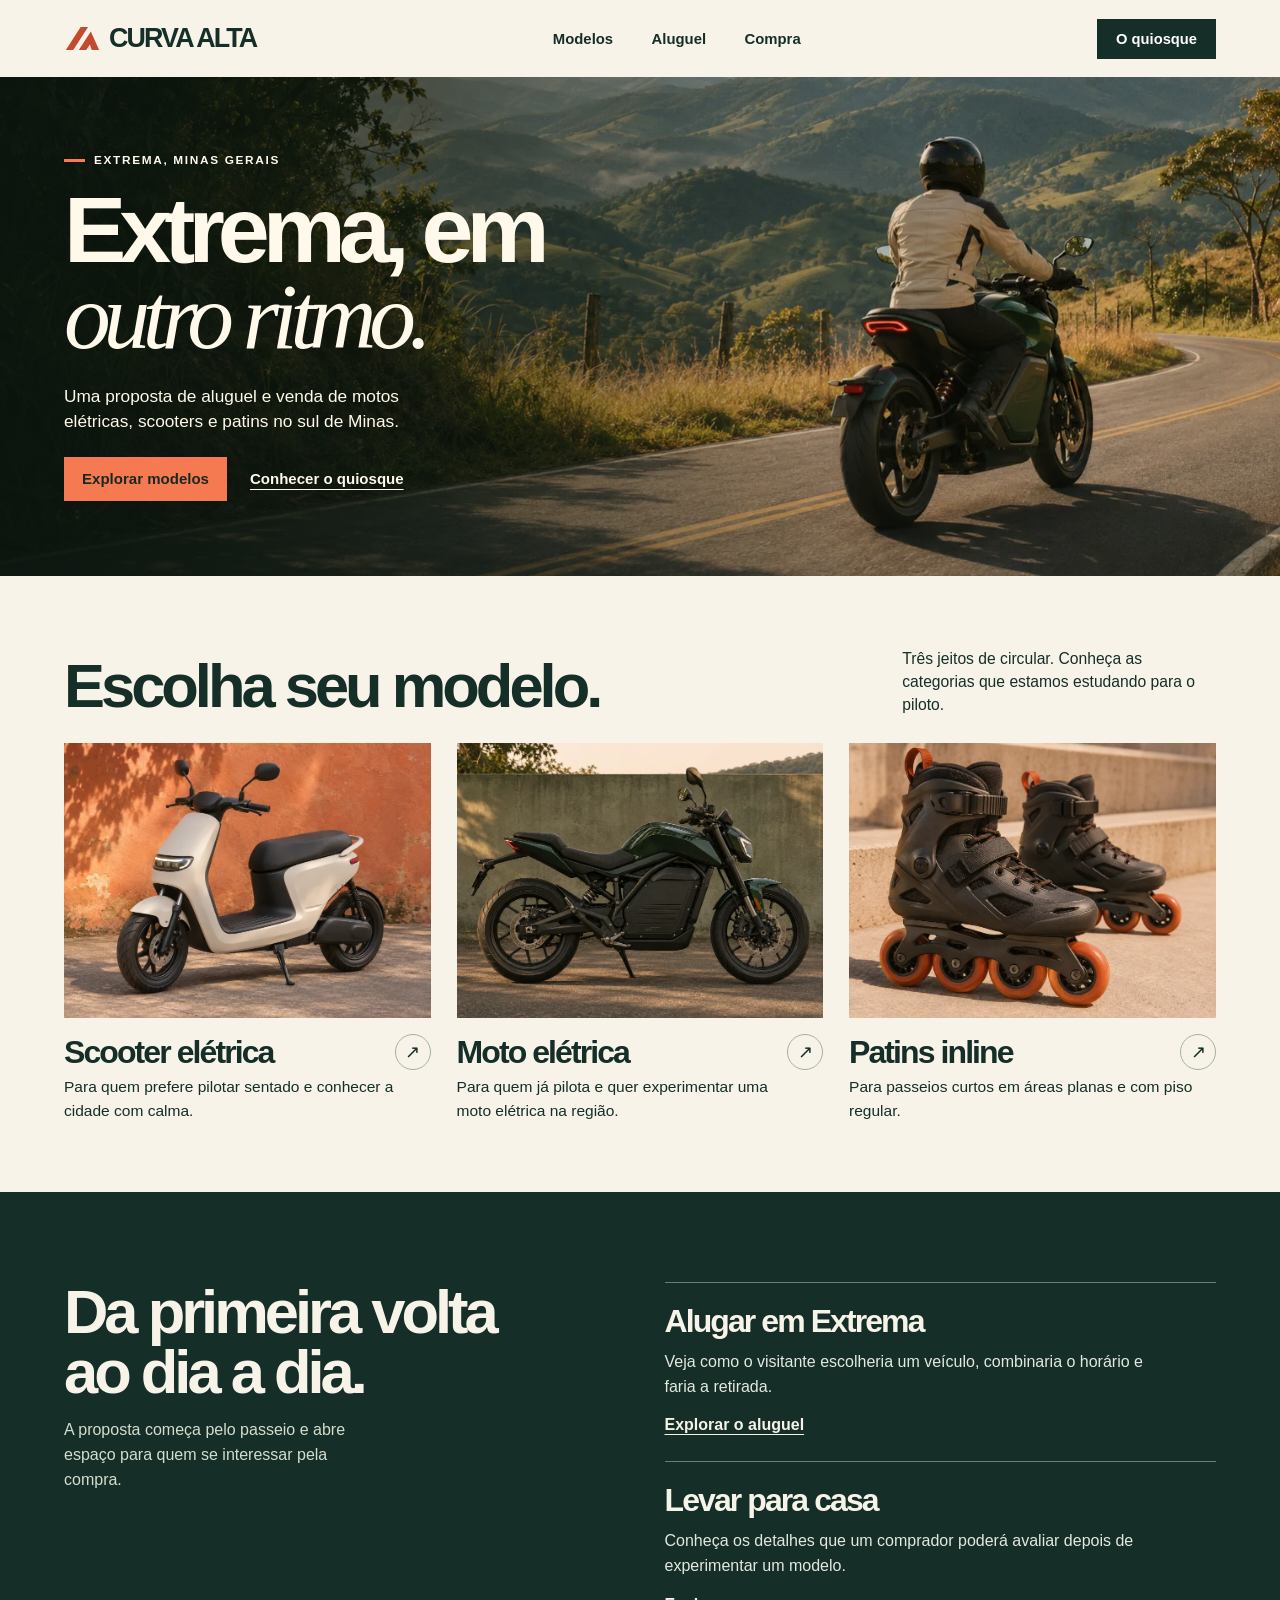
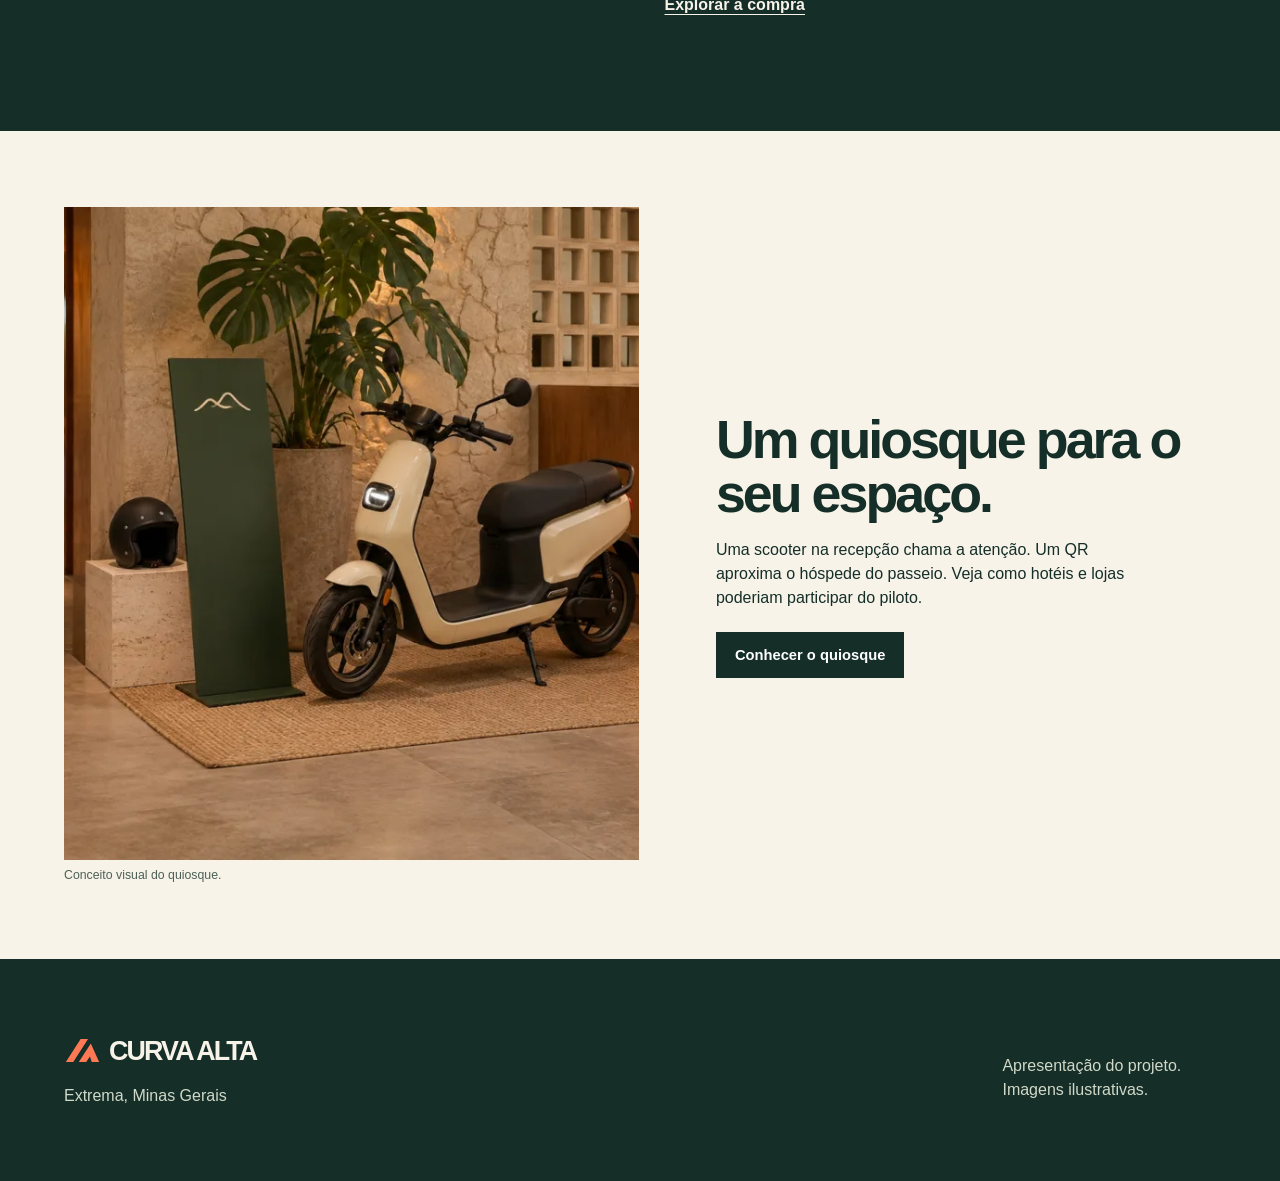
==== index.html @ ac738452 "WIP: Apresentação do piloto Curva Alta em Extrema" ====
<!doctype html><html lang="pt-BR"><head><meta charset="utf-8"><meta name="viewport" content="width=device-width,initial-scale=1"><meta name="theme-color" content="#152e28"><meta name="robots" content="noindex,nofollow"><meta name="referrer" content="no-referrer"><meta http-equiv="Content-Security-Policy" content="default-src 'self'; img-src 'self'; style-src 'self'; script-src 'self'; connect-src 'none'; form-action 'none'; base-uri 'none'; object-src 'none'"><title>Extrema, em outro ritmo · Curva Alta</title><meta name="description" content="Conheça a proposta da Curva Alta para passeios, mobilidade elétrica e quiosques parceiros em Extrema, Minas Gerais."><meta property="og:title" content="Extrema, em outro ritmo · Curva Alta"><meta property="og:description" content="Conheça a proposta da Curva Alta para passeios, mobilidade elétrica e quiosques parceiros em Extrema, Minas Gerais."><meta property="og:image" content="https://jowpurcinelli.github.io/curva-alta/assets/serra.webp"><link rel="stylesheet" href="assets/store.css"><link rel="stylesheet" href="assets/showroom.css"><link rel="stylesheet" href="assets/kiosk.css"><link rel="stylesheet" href="assets/demo.css"></head><body><a class="ca-skip" href="#principal">Pular para o conteúdo</a><header class="ca-header"><div class="ca-wrap ca-bar"><a class="ca-mark" href="./" aria-label="Curva Alta, início"><svg class="ca-sign" width="37" height="32" viewBox="0 0 40 34" fill="none" aria-hidden="true" focusable="false"><path d="M2 29 18 4h8L10 29H2Zm14 0L29 9l9 20h-8l-2-6-4 6h-8Z" fill="currentColor"/></svg>
<span class="ca-word">CURVA ALTA</span>
</a><nav class="ca-nav" aria-label="Navegação principal"><a href="./#modelos">Modelos</a><a href="aluguel.html">Aluguel</a><a href="compra.html">Compra</a></nav><a class="ca-header-cta" href="quiosque.html">O quiosque</a><details class="ca-menu"><summary aria-label="Abrir menu"><span></span><span></span></summary><nav aria-label="Menu para celular"><a href="./#modelos">Modelos</a><a href="aluguel.html">Aluguel</a><a href="compra.html">Compra</a><a href="quiosque.html">O quiosque</a></nav></details></div></header><main id="principal"><section class="ca-hero"><img class="ca-hero-photo" src="assets/serra.webp" width="1671" height="940" alt="Piloto em uma estrada entre montanhas, imagem ilustrativa." fetchpriority="high"><div class="ca-hero-shade"></div><div class="ca-wrap ca-hero-inner"><div class="ca-hero-copy"><p class="ca-locale"><span></span>Extrema, Minas Gerais</p><h1>Extrema, em <em>outro ritmo.</em></h1><p class="ca-hero-lead">Uma proposta de aluguel e venda de motos elétricas, scooters e patins no sul de Minas.</p><div class="ca-hero-actions"><a class="ca-explore" href="#modelos">Explorar modelos</a><a class="ca-hero-link" href="quiosque.html">Conhecer o quiosque</a></div></div></div></section>
<section class="ca-fleet" id="modelos"><div class="ca-wrap"><div class="ca-fleet-head"><h2>Escolha seu modelo.</h2><p>Três jeitos de circular. Conheça as categorias que estamos estudando para o piloto.</p></div><div class="ca-fleet-grid"><article class="ca-card"><a class="ca-card-link" href="scooter.html"><div class="ca-card-photo"><img src="assets/scooter.webp" alt="Scooter elétrica, ilustração da categoria" width="870" height="653" loading="lazy"></div><div class="ca-card-title"><h3>Scooter elétrica</h3><span aria-hidden="true">↗</span></div></a><p>Para quem prefere pilotar sentado e conhecer a cidade com calma.</p></article><article class="ca-card"><a class="ca-card-link" href="moto.html"><div class="ca-card-photo"><img src="assets/moto.webp" alt="Moto elétrica, ilustração da categoria" width="870" height="653" loading="lazy"></div><div class="ca-card-title"><h3>Moto elétrica</h3><span aria-hidden="true">↗</span></div></a><p>Para quem já pilota e quer experimentar uma moto elétrica na região.</p></article><article class="ca-card"><a class="ca-card-link" href="patins.html"><div class="ca-card-photo"><img src="assets/patins.webp" alt="Patins inline, ilustração da categoria" width="870" height="653" loading="lazy"></div><div class="ca-card-title"><h3>Patins inline</h3><span aria-hidden="true">↗</span></div></a><p>Para passeios curtos em áreas planas e com piso regular.</p></article></div></div></section>
<section class="ca-guide"><div class="ca-wrap ca-guide-inner"><div class="ca-guide-title"><h2>Da primeira volta ao dia a dia.</h2><p>A proposta começa pelo passeio e abre espaço para quem se interessar pela compra.</p></div><div class="ca-guide-options"><article><h3>Alugar em Extrema</h3><p>Veja como o visitante escolheria um veículo, combinaria o horário e faria a retirada.</p><a href="aluguel.html">Explorar o aluguel</a></article><article><h3>Levar para casa</h3><p>Conheça os detalhes que um comprador poderá avaliar depois de experimentar um modelo.</p><a href="compra.html">Explorar a compra</a></article></div></div></section>
<section class="ca-kiosk"><div class="ca-wrap ca-kiosk-block"><figure><img src="assets/quiosque.webp" alt="Estudo ilustrativo de quiosque com uma scooter na recepção" width="870" height="653" loading="lazy"><figcaption>Conceito visual do quiosque.</figcaption></figure><div><h2>Um quiosque para o seu espaço.</h2><p>Uma scooter na recepção chama a atenção. Um QR aproxima o hóspede do passeio. Veja como hotéis e lojas poderiam participar do piloto.</p><a class="ca-action" href="quiosque.html">Conhecer o quiosque</a></div></div></section></main><footer class="ca-footer"><div class="ca-wrap ca-footer-inner"><div><a class="ca-mark" href="./" aria-label="Curva Alta, início"><svg class="ca-sign" width="37" height="32" viewBox="0 0 40 34" fill="none" aria-hidden="true" focusable="false"><path d="M2 29 18 4h8L10 29H2Zm14 0L29 9l9 20h-8l-2-6-4 6h-8Z" fill="currentColor"/></svg>
<span class="ca-word">CURVA ALTA</span>
</a><p>Extrema, Minas Gerais</p></div><p>Apresentação do projeto. Imagens ilustrativas.</p></div></footer><script defer src="assets/demo.js"></script></body></html>
---- assets/store.css ----
:root {
  color-scheme: light;
  --ca-ink: #152e28;
  --ca-paper: #f7f3e9;
  --ca-accent: #c4492e;
  --ca-line: #c3c4b5;
  --ca-display: "Archivo Narrow", "Arial Narrow", "Helvetica Neue", Arial, sans-serif;
  --ca-body: "DM Sans", "Helvetica Neue", Arial, sans-serif;
}
*, *::before, *::after { box-sizing: border-box; }
html { background: var(--ca-paper); scroll-padding-top: 1rem; }
body { margin: 0; color: var(--ca-ink); background: var(--ca-paper); font-family: var(--ca-body); }
button, input, select, textarea { font: inherit; }
a { color: inherit; }
img { display: block; max-width: 100%; }
button, summary, select { cursor: pointer; }
[hidden] { display: none !important; }
:focus-visible { outline: 3px solid #1b73a0; outline-offset: 4px; }
.ca-wrap { width: min(100%, 1380px); padding-inline: clamp(20px, 5vw, 80px); margin-inline: auto; }
.ca-skip { position: fixed; z-index: 30; left: 1rem; top: 1rem; padding: 1rem; background: white; transform: translateY(-200%); }
.ca-skip:focus { transform: none; }
.ca-header { position: relative; z-index: 3; background: var(--ca-paper); color: var(--ca-ink); }
.ca-bar { display: flex; align-items: center; gap: 30px; min-height: 77px; }
.ca-mark { display: inline-flex; align-items: center; gap: 8px; text-decoration: none; flex: 0 0 auto; }
.ca-sign { color: var(--ca-accent); }
.ca-word { font-family: var(--ca-display); font-weight: 900; font-size: clamp(22px, 2.1vw, 31px); letter-spacing: -.07em; line-height: 1; }
.ca-nav { display: flex; align-items: center; justify-content: center; gap: clamp(18px, 3vw, 50px); margin-inline: auto; }
.ca-nav a, .ca-menu nav a, .ca-footer nav a { text-underline-offset: 4px; text-decoration: none; }
.ca-nav a, .ca-menu nav a { font-size: .93rem; font-weight: 600; }
.ca-header a:hover, .ca-footer nav a:hover { text-decoration: underline; }
.ca-header-cta, .ca-action { display: inline-flex; align-items: center; justify-content: center; gap: 24px; padding: 12px 19px; background: var(--ca-ink); color: white; font-size: .92rem; font-weight: 700; border: 0; text-decoration: none; }
.ca-header-cta span, .ca-action span { font-size: 1.15em; }
.ca-menu { display: none; }
.ca-footer { color: var(--ca-paper); background: var(--ca-ink); }
.ca-footer-inner { display: flex; justify-content: space-between; align-items: center; gap: 24px; padding-block: clamp(36px, 6vw, 76px); }
.ca-footer p { margin-bottom: 0; color: #d1d9c8; }
.ca-footer .ca-sign { color: #ff7954; }
.ca-footer nav { display: flex; gap: 15px 28px; flex-wrap: wrap; font-size: .9rem; }
.ca-inquiry { background: #e9e6d8; }
.ca-inquiry-inner { display: grid; grid-template-columns: minmax(0, .87fr) minmax(0, 1fr); gap: clamp(38px, 9vw, 160px); padding-block: clamp(54px, 8vw, 110px); }
.ca-inquiry-intro h2, .ca-page h1 { font-family: var(--ca-display); font-weight: 700; line-height: .98; letter-spacing: -.065em; margin: 0 0 20px; font-size: clamp(42px, 5vw, 82px); }
.ca-inquiry-intro p, .ca-page p { max-width: 62ch; font-size: 1.06rem; line-height: 1.6; }
.ca-inquiry-intro .ca-small { border-top: 1px solid #adb4a4; padding-top: 15px; margin-top: 26px; max-width: 35ch; font-size: .9rem; }
.ca-form-wrap { display: block; min-width: 0; }
.ca-form { display: grid; gap: 17px; }
.ca-form fieldset { border: 0; padding: 0; margin: 0; min-width: 0; }
.ca-form legend, .ca-field, .ca-page label { font-size: .91rem; font-weight: 650; }
.ca-form legend { margin: 0 0 8px; padding: 0; }
.ca-modes { display: grid; grid-template-columns: 1fr 1fr; gap: 8px; }
.ca-modes label { position: relative; }
.ca-modes input { position: absolute; opacity: 0; width: 1px; height: 1px; }
.ca-modes span { text-align: center; display: block; border: 1px solid #7f897d; padding: 13px 8px; cursor: pointer; }
.ca-modes input:checked + span { color: white; border-color: var(--ca-ink); background: var(--ca-ink); }
.ca-modes input:focus-visible + span { outline: 3px solid #1b73a0; outline-offset: 2px; }
.ca-field { display: block; min-width: 0; }
.ca-field small { color: #42584a; font-size: .83em; font-weight: 400; }
.ca-fields { display: grid; grid-template-columns: repeat(2, minmax(0, 1fr)); gap: 12px; }
.ca-field input, .ca-field select, .ca-field textarea, .ca-page select, .ca-page input:not([type="hidden"]) { display: block; width: 100%; min-width: 0; margin-top: 7px; padding: 12px; min-height: 45px; color: var(--ca-ink); border: 1px solid #8e9789; border-radius: 0; background: var(--ca-paper); font-size: 1rem; font-weight: 400; }
.ca-field textarea { resize: vertical; }
.ca-action { width: fit-content; min-height: 46px; text-align: left; }
.ca-action:hover, .ca-header-cta:hover { background: #26473d; }
.ca-form .ca-fine { margin: -5px 0 0; font-size: .8rem; }
.ca-error, .ca-notice { background: var(--ca-paper); padding: 18px; border-left: 4px solid var(--ca-accent); line-height: 1.55; }
.ca-page { padding-block: clamp(50px, 8vw, 110px); }
.ca-page h2 { font-size: clamp(22px, 3vw, 40px); letter-spacing: -.03em; }
.ca-page form { max-width: 42rem; }
.ca-page .ca-action { margin-block: 16px; }
.ca-product { display: grid; grid-template-columns: 1fr 1fr; align-items: start; gap: 5vw; }
.ca-product img { width: 100%; height: auto; }
.ca-product-copy > :first-child { margin-top: 0; }
.ca-products { list-style: none; padding: 0; display: grid; grid-template-columns: repeat(auto-fit,minmax(min(100%,240px),1fr)); gap: 20px; }
.ca-products a { display: block; text-decoration: none; }
.ca-products a:hover { text-decoration: underline; }
.ca-products h2 { font-size: 1.3rem; }
.ca-products img { width: 100%; aspect-ratio: 4 / 3; object-fit: cover; }
.ca-cart-item { display: grid; gap: 7px; border-top: 1px solid var(--ca-line); padding-block: 17px; }
.ca-cart-item input { max-width: 7rem; }
.ca-rich { max-width: 75ch; overflow-wrap: anywhere; }
.ca-rich img { height: auto; }
@media (max-width: 760px) {
  .ca-bar { min-height: 63px; gap: 12px; }
  .ca-nav { display: none; }
  .ca-header-cta { margin-left: auto; gap: 9px; padding: 10px 12px; }
  .ca-mark { gap: 5px; }
  .ca-sign { width: 30px; height: 27px; }
  .ca-menu { display: block; }
  .ca-menu summary { display: grid; align-content: center; gap: 5px; height: 43px; width: 38px; padding: 6px; list-style: none; }
  .ca-menu summary::-webkit-details-marker { display: none; }
  .ca-menu summary span { display: block; height: 2px; background: currentColor; }
  .ca-menu nav { position: absolute; top: 100%; left: 0; right: 0; display: grid; background: var(--ca-paper); padding: 8px 20px 20px; border-bottom: 1px solid var(--ca-line); }
  .ca-menu nav a { padding: 12px 0; }
  .ca-inquiry-inner, .ca-product { grid-template-columns: 1fr; }
  .ca-footer-inner { align-items: start; flex-direction: column; }
}
@media (max-width: 340px) {
  .ca-bar { gap: 5px; }
  .ca-fields { grid-template-columns: 1fr; }
}
---- assets/showroom.css ----
.ca-hero { position: relative; background: #263a31; color: #fff9eb; isolation: isolate; }
.ca-hero-photo, .ca-hero-shade { position: absolute; inset: 0; width: 100%; height: 100%; }
.ca-hero-photo { z-index: -2; object-fit: cover; object-position: center 61%; }
.ca-hero-shade { z-index: -1; background: linear-gradient(90deg, rgba(11,23,16,.78) 0%, rgba(11,23,16,.55) 33%, rgba(11,23,16,.08) 71%), linear-gradient(0deg, rgba(11,23,16,.14), transparent 30%); }
.ca-hero-inner { display: flex; align-items: center; min-height: clamp(455px, 39vw, 620px); padding-block: clamp(42px, 5vw, 75px); }
.ca-hero-copy { max-width: 59%; }
.ca-locale { display: flex; align-items: center; gap: 9px; margin: 0 0 19px; font: 650 .74rem/1.4 var(--ca-body); letter-spacing: .14em; text-transform: uppercase; }
.ca-locale span { width: 21px; height: 3px; background: #fb7954; }
.ca-hero h1 { margin: 0; font-family: var(--ca-display); font-weight: 700; font-size: clamp(60px, 7.3vw, 120px); line-height: .93; letter-spacing: -.075em; }
.ca-hero h1 em { display: block; font-family: Georgia, "Times New Roman", serif; font-weight: 400; letter-spacing: -.078em; }
.ca-hero-lead { max-width: 38ch; margin: 23px 0; font-size: clamp(1rem, 1.35vw, 1.24rem); line-height: 1.45; }
.ca-hero-actions { display: flex; flex-wrap: wrap; align-items: center; gap: 14px 23px; }
.ca-explore, .ca-hero-link { display: inline-flex; align-items: center; gap: 12px; min-height: 44px; padding: 0 0 1px; font-size: .94rem; font-weight: 700; }
.ca-explore { background: #f57a51; color: #18291f; padding-inline: 18px; text-decoration: none; }
.ca-explore:hover { background: #ff916d; }
.ca-hero-link { color: inherit; text-underline-offset: 5px; }
.ca-fleet { padding-block: clamp(48px, 5.5vw, 86px); }
.ca-fleet-head { display: flex; align-items: end; justify-content: space-between; gap: 24px; margin-bottom: 27px; }
.ca-fleet h2, .ca-guide h2, .ca-faq h2 { font: 700 clamp(39px, 4.8vw, 79px)/.98 var(--ca-display); letter-spacing: -.065em; margin: 0; }
.ca-fleet-head p { max-width: 36ch; margin: 0; line-height: 1.48; font-size: .98rem; }
.ca-fleet-grid { display: grid; grid-template-columns: repeat(3, minmax(0, 1fr)); gap: clamp(14px, 2vw, 32px); }
.ca-card-link { display: block; text-decoration: none; }
.ca-card-photo { background: #e4e0d4; overflow: hidden; aspect-ratio: 4 / 3; }
.ca-card-photo img { width: 100%; height: 100%; object-fit: cover; transition: transform .3s; }
.ca-card-link:hover img { transform: scale(1.025); }
.ca-card-title { display: flex; align-items: center; justify-content: space-between; gap: 5px; margin-top: 16px; }
.ca-card h3, .ca-guide-options h3 { margin: 0; font: 700 clamp(25px, 2.5vw, 39px)/1.03 var(--ca-display); letter-spacing: -.06em; }
.ca-card-title span { display: grid; place-items: center; width: 36px; height: 36px; border: 1px solid #a5b0a0; border-radius: 50%; font-size: 1.1rem; flex-shrink: 0; }
.ca-card p { max-width: 40ch; margin: 5px 0 0; font-size: .97rem; line-height: 1.5; }
.ca-guide { background: var(--ca-ink); color: var(--ca-paper); }
.ca-guide-inner, .ca-faq-inner { padding-block: clamp(55px, 7vw, 94px); display: grid; grid-template-columns: minmax(0,.88fr) minmax(0,1fr); gap: clamp(30px, 9vw, 150px); }
.ca-guide-title p { max-width: 32ch; line-height: 1.55; color: #d4dece; }
.ca-guide-options article { border-top: 1px solid #688072; padding-block: 22px; }
.ca-guide-options p { line-height: 1.55; color: #e4e9df; margin-block: 12px; max-width: 56ch; }
.ca-guide-options a { display: inline-block; padding-block: 5px; font-weight: 650; text-underline-offset: 4px; }
.ca-faq summary { font-weight: 650; padding-block: 18px; line-height: 1.4; }
.ca-faq details { border-top: 1px solid var(--ca-line); }
.ca-faq details:last-child { border-bottom: 1px solid var(--ca-line); }
.ca-faq details p { max-width: 62ch; margin: 0 0 19px; line-height: 1.55; }
@media (max-width: 760px) {
  .ca-hero-inner { min-height: 550px; align-items: end; padding-block: 32px; }
  .ca-hero-photo { object-position: 72% center; }
  .ca-hero-shade { background: linear-gradient(0deg, rgba(8,21,14,.94) 0%, rgba(8,21,14,.78) 24%, rgba(8,21,14,.24) 61%, rgba(8,21,14,.03) 100%); }
  .ca-hero-copy { max-width: 100%; }
  .ca-hero h1 { font-size: clamp(54px, 12vw, 79px); }
  .ca-locale { margin-bottom: 13px; }
  .ca-hero-lead { max-width: 34ch; margin-block: 15px; }
  .ca-fleet-head { display: block; }
  .ca-fleet-head p { margin-top: 15px; }
  .ca-fleet-grid { grid-template-columns: 1fr; gap: 28px; }
  .ca-guide-inner, .ca-faq-inner { grid-template-columns: 1fr; gap: 24px; }
}
@media (prefers-reduced-motion: reduce) {
  .ca-card-link:hover img { transform: none; }
  .ca-card-photo img { transition: none; }
}
---- assets/kiosk.css ----
.ca-kiosk { padding-block: clamp(45px, 6vw, 90px); background: var(--ca-paper); }
.ca-kiosk-block { display: grid; grid-template-columns: 1.15fr 1fr; gap: clamp(28px, 6vw, 85px); align-items: center; }
.ca-kiosk figure { margin: 0; }
.ca-kiosk figure img { display: block; width: 100%; aspect-ratio: 16 / 10; object-fit: cover; }
.ca-kiosk figcaption { margin-top: 8px; font-size: .77rem; color: #4d6055; }
.ca-kiosk h1, .ca-kiosk h2 { margin: 0; font-size: clamp(35px, 4.2vw, 70px); letter-spacing: -.055em; line-height: 1.01; }
.ca-kiosk p { max-width: 49ch; margin: 18px 0; line-height: 1.5; }
.ca-kiosk .ca-action { display: inline-flex; text-decoration: none; }
@media (max-width: 760px) {
  .ca-kiosk-block { grid-template-columns: 1fr; }
  .ca-kiosk figure img { aspect-ratio: 1.65; }
}
---- assets/demo.css ----
.back{display:inline-block;margin:0 0 1.5rem;text-underline-offset:4px;font-size:.94rem}.detail{padding-block:clamp(38px,6vw,82px)}.actions{display:flex;flex-wrap:wrap;gap:.7rem}.detail h1{max-width:13ch}.ca-footer-inner>p{max-width:24ch;line-height:1.5}.ca-kiosk .ca-action{margin-top:4px}.detail figure img{aspect-ratio:4/3}@media(max-width:760px){.detail figure img{aspect-ratio:16/10}.detail .ca-kiosk-block{gap:22px}.ca-header-cta{white-space:nowrap}}
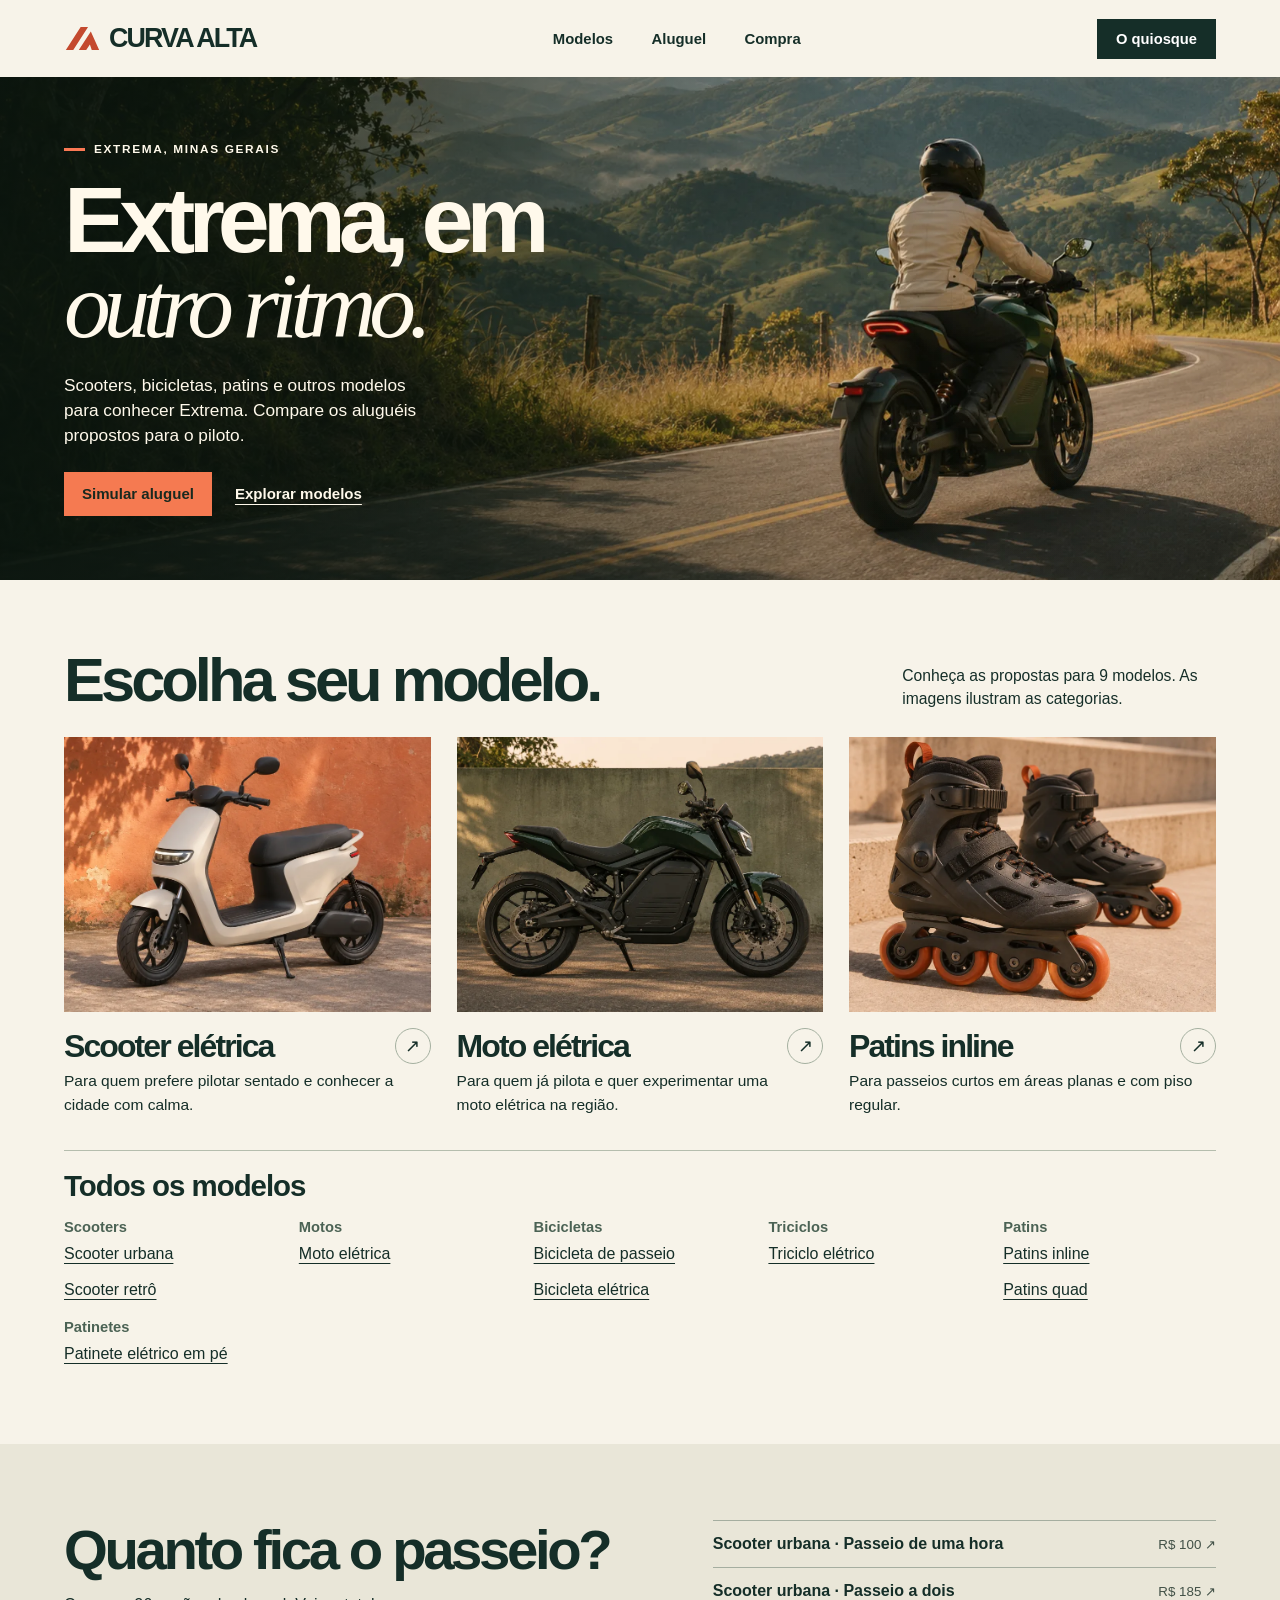
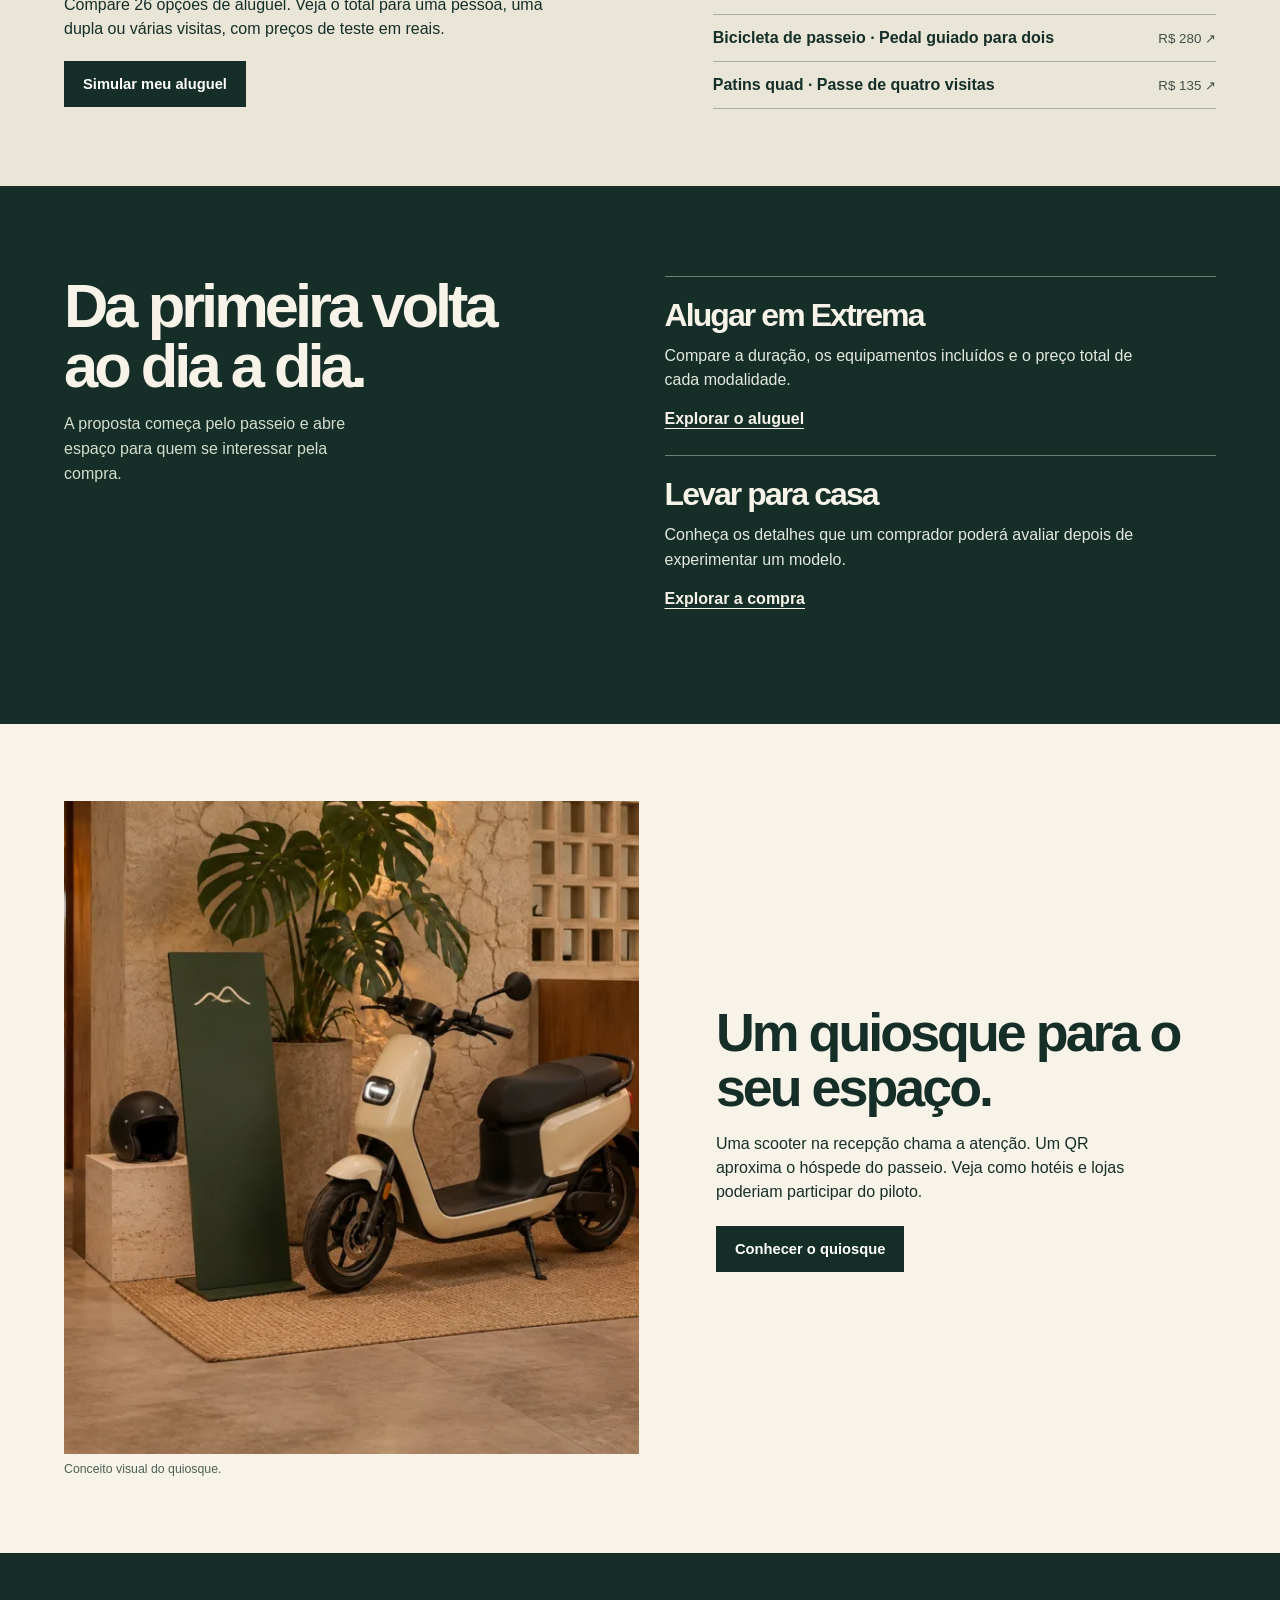
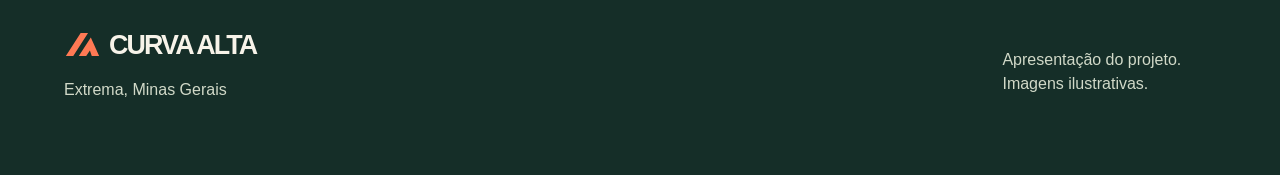
==== commit ca40e385: "WIP: Amplia o catálogo de demonstração e o simulador de aluguel" ====
--- a/index.html
+++ b/index.html
@@ -1,8 +1,12 @@
-<!doctype html><html lang="pt-BR"><head><meta charset="utf-8"><meta name="viewport" content="width=device-width,initial-scale=1"><meta name="theme-color" content="#152e28"><meta name="robots" content="noindex,nofollow"><meta name="referrer" content="no-referrer"><meta http-equiv="Content-Security-Policy" content="default-src 'self'; img-src 'self'; style-src 'self'; script-src 'self'; connect-src 'none'; form-action 'none'; base-uri 'none'; object-src 'none'"><title>Extrema, em outro ritmo · Curva Alta</title><meta name="description" content="Conheça a proposta da Curva Alta para passeios, mobilidade elétrica e quiosques parceiros em Extrema, Minas Gerais."><meta property="og:title" content="Extrema, em outro ritmo · Curva Alta"><meta property="og:description" content="Conheça a proposta da Curva Alta para passeios, mobilidade elétrica e quiosques parceiros em Extrema, Minas Gerais."><meta property="og:image" content="https://jowpurcinelli.github.io/curva-alta/assets/serra.webp"><link rel="stylesheet" href="assets/store.css"><link rel="stylesheet" href="assets/showroom.css"><link rel="stylesheet" href="assets/kiosk.css"><link rel="stylesheet" href="assets/demo.css"></head><body><a class="ca-skip" href="#principal">Pular para o conteúdo</a><header class="ca-header"><div class="ca-wrap ca-bar"><a class="ca-mark" href="./" aria-label="Curva Alta, início"><svg class="ca-sign" width="37" height="32" viewBox="0 0 40 34" fill="none" aria-hidden="true" focusable="false"><path d="M2 29 18 4h8L10 29H2Zm14 0L29 9l9 20h-8l-2-6-4 6h-8Z" fill="currentColor"/></svg>
+<!doctype html><html lang="pt-BR"><head><meta charset="utf-8"><meta name="viewport" content="width=device-width,initial-scale=1"><meta name="theme-color" content="#152e28"><meta name="robots" content="noindex,nofollow"><meta name="referrer" content="no-referrer"><meta http-equiv="Content-Security-Policy" content="default-src 'self'; img-src 'self'; style-src 'self'; script-src 'self'; connect-src 'none'; form-action 'none'; base-uri 'none'; object-src 'none'"><title>Extrema, em outro ritmo · Curva Alta</title><meta name="description" content="Conheça a proposta da Curva Alta para passeios, mobilidade elétrica e quiosques parceiros em Extrema, Minas Gerais."><meta property="og:title" content="Extrema, em outro ritmo · Curva Alta"><meta property="og:description" content="Conheça a proposta da Curva Alta para passeios, mobilidade elétrica e quiosques parceiros em Extrema, Minas Gerais."><meta property="og:image" content="https://jowpurcinelli.github.io/curva-alta/assets/serra.webp"><link rel="stylesheet" href="assets/store.css"><link rel="stylesheet" href="assets/showroom.css"><link rel="stylesheet" href="assets/kiosk.css"><link rel="stylesheet" href="assets/demo.css"><link rel="stylesheet" href="assets/rental.css"></head><body><a class="ca-skip" href="#principal">Pular para o conteúdo</a><header class="ca-header"><div class="ca-wrap ca-bar"><a class="ca-mark" href="./" aria-label="Curva Alta, início"><svg class="ca-sign" width="37" height="32" viewBox="0 0 40 34" fill="none" aria-hidden="true" focusable="false"><path d="M2 29 18 4h8L10 29H2Zm14 0L29 9l9 20h-8l-2-6-4 6h-8Z" fill="currentColor"/></svg>
 <span class="ca-word">CURVA ALTA</span>
-</a><nav class="ca-nav" aria-label="Navegação principal"><a href="./#modelos">Modelos</a><a href="aluguel.html">Aluguel</a><a href="compra.html">Compra</a></nav><a class="ca-header-cta" href="quiosque.html">O quiosque</a><details class="ca-menu"><summary aria-label="Abrir menu"><span></span><span></span></summary><nav aria-label="Menu para celular"><a href="./#modelos">Modelos</a><a href="aluguel.html">Aluguel</a><a href="compra.html">Compra</a><a href="quiosque.html">O quiosque</a></nav></details></div></header><main id="principal"><section class="ca-hero"><img class="ca-hero-photo" src="assets/serra.webp" width="1671" height="940" alt="Piloto em uma estrada entre montanhas, imagem ilustrativa." fetchpriority="high"><div class="ca-hero-shade"></div><div class="ca-wrap ca-hero-inner"><div class="ca-hero-copy"><p class="ca-locale"><span></span>Extrema, Minas Gerais</p><h1>Extrema, em <em>outro ritmo.</em></h1><p class="ca-hero-lead">Uma proposta de aluguel e venda de motos elétricas, scooters e patins no sul de Minas.</p><div class="ca-hero-actions"><a class="ca-explore" href="#modelos">Explorar modelos</a><a class="ca-hero-link" href="quiosque.html">Conhecer o quiosque</a></div></div></div></section>
-<section class="ca-fleet" id="modelos"><div class="ca-wrap"><div class="ca-fleet-head"><h2>Escolha seu modelo.</h2><p>Três jeitos de circular. Conheça as categorias que estamos estudando para o piloto.</p></div><div class="ca-fleet-grid"><article class="ca-card"><a class="ca-card-link" href="scooter.html"><div class="ca-card-photo"><img src="assets/scooter.webp" alt="Scooter elétrica, ilustração da categoria" width="870" height="653" loading="lazy"></div><div class="ca-card-title"><h3>Scooter elétrica</h3><span aria-hidden="true">↗</span></div></a><p>Para quem prefere pilotar sentado e conhecer a cidade com calma.</p></article><article class="ca-card"><a class="ca-card-link" href="moto.html"><div class="ca-card-photo"><img src="assets/moto.webp" alt="Moto elétrica, ilustração da categoria" width="870" height="653" loading="lazy"></div><div class="ca-card-title"><h3>Moto elétrica</h3><span aria-hidden="true">↗</span></div></a><p>Para quem já pilota e quer experimentar uma moto elétrica na região.</p></article><article class="ca-card"><a class="ca-card-link" href="patins.html"><div class="ca-card-photo"><img src="assets/patins.webp" alt="Patins inline, ilustração da categoria" width="870" height="653" loading="lazy"></div><div class="ca-card-title"><h3>Patins inline</h3><span aria-hidden="true">↗</span></div></a><p>Para passeios curtos em áreas planas e com piso regular.</p></article></div></div></section>
-<section class="ca-guide"><div class="ca-wrap ca-guide-inner"><div class="ca-guide-title"><h2>Da primeira volta ao dia a dia.</h2><p>A proposta começa pelo passeio e abre espaço para quem se interessar pela compra.</p></div><div class="ca-guide-options"><article><h3>Alugar em Extrema</h3><p>Veja como o visitante escolheria um veículo, combinaria o horário e faria a retirada.</p><a href="aluguel.html">Explorar o aluguel</a></article><article><h3>Levar para casa</h3><p>Conheça os detalhes que um comprador poderá avaliar depois de experimentar um modelo.</p><a href="compra.html">Explorar a compra</a></article></div></div></section>
+</a><nav class="ca-nav" aria-label="Navegação principal"><a href="./#modelos">Modelos</a><a href="aluguel.html">Aluguel</a><a href="compra.html">Compra</a></nav><a class="ca-header-cta" href="quiosque.html">O quiosque</a><details class="ca-menu"><summary aria-label="Abrir menu"><span></span><span></span></summary><nav aria-label="Menu para celular"><a href="./#modelos">Modelos</a><a href="aluguel.html">Aluguel</a><a href="compra.html">Compra</a><a href="quiosque.html">O quiosque</a></nav></details></div></header><main id="principal"><section class="ca-hero"><img class="ca-hero-photo" src="assets/serra.webp" width="1671" height="940" alt="Piloto em uma estrada entre montanhas, imagem ilustrativa." fetchpriority="high"><div class="ca-hero-shade"></div><div class="ca-wrap ca-hero-inner"><div class="ca-hero-copy"><p class="ca-locale"><span></span>Extrema, Minas Gerais</p><h1>Extrema, em <em>outro ritmo.</em></h1><p class="ca-hero-lead">Scooters, bicicletas, patins e outros modelos para conhecer Extrema. Compare os aluguéis propostos para o piloto.</p><div class="ca-hero-actions"><a class="ca-explore" href="aluguel.html#simulador">Simular aluguel</a><a class="ca-hero-link" href="#modelos">Explorar modelos</a></div></div></div></section>
+<section class="ca-fleet" id="modelos"><div class="ca-wrap"><div class="ca-fleet-head"><h2>Escolha seu modelo.</h2><p>Conheça as propostas para 9 modelos. As imagens ilustram as categorias.</p></div><div class="ca-fleet-grid"><article class="ca-card"><a class="ca-card-link" href="scooter.html"><div class="ca-card-photo"><img src="assets/scooter.webp" alt="Scooter elétrica, ilustração da categoria" width="870" height="653" loading="lazy"></div><div class="ca-card-title"><h3>Scooter elétrica</h3><span aria-hidden="true">↗</span></div></a><p>Para quem prefere pilotar sentado e conhecer a cidade com calma.</p></article><article class="ca-card"><a class="ca-card-link" href="moto.html"><div class="ca-card-photo"><img src="assets/moto.webp" alt="Moto elétrica, ilustração da categoria" width="870" height="653" loading="lazy"></div><div class="ca-card-title"><h3>Moto elétrica</h3><span aria-hidden="true">↗</span></div></a><p>Para quem já pilota e quer experimentar uma moto elétrica na região.</p></article><article class="ca-card"><a class="ca-card-link" href="patins.html"><div class="ca-card-photo"><img src="assets/patins.webp" alt="Patins inline, ilustração da categoria" width="870" height="653" loading="lazy"></div><div class="ca-card-title"><h3>Patins inline</h3><span aria-hidden="true">↗</span></div></a><p>Para passeios curtos em áreas planas e com piso regular.</p></article></div><div class="rent-more"><h3>Todos os modelos</h3><div class="rent-model-menu"><section><h4>Scooters</h4><ul class="rent-names"><li><a class="" href="scooter.html">Scooter urbana</a></li><li><a class="" href="retro.html">Scooter retrô</a></li></ul></section><section><h4>Motos</h4><ul class="rent-names"><li><a class="" href="moto.html">Moto elétrica</a></li></ul></section><section><h4>Bicicletas</h4><ul class="rent-names"><li><a class="" href="bike.html">Bicicleta de passeio</a></li><li><a class="" href="ebike.html">Bicicleta elétrica</a></li></ul></section><section><h4>Triciclos</h4><ul class="rent-names"><li><a class="" href="triciclo.html">Triciclo elétrico</a></li></ul></section><section><h4>Patins</h4><ul class="rent-names"><li><a class="" href="patins.html">Patins inline</a></li><li><a class="" href="quad.html">Patins quad</a></li></ul></section><section><h4>Patinetes</h4><ul class="rent-names"><li><a class="" href="patinete.html">Patinete elétrico em pé</a></li></ul></section></div></div></div></section>
+<section class="rent-launch" aria-labelledby="home-rent-title"><div class="ca-wrap rent-launch-block">
+<div><h2 id="home-rent-title">Quanto fica o passeio?</h2><p>Compare 26 opções de aluguel. Veja o total para uma pessoa, uma dupla ou várias visitas, com preços de teste em reais.</p>
+<div class="rent-actions"><a class="ca-action" href="aluguel.html#simulador">Simular meu aluguel</a></div></div>
+<ul class="rent-launch-list" aria-label="Exemplos de preços de teste"><li><a href="aluguel.html?modelo=scooter&amp;plano=scooter-60#simulador"><strong>Scooter urbana · Passeio de uma hora</strong><small>R$ 100 ↗</small></a></li><li><a href="aluguel.html?modelo=scooter&amp;plano=scooter-dupla#simulador"><strong>Scooter urbana · Passeio a dois</strong><small>R$ 185 ↗</small></a></li><li><a href="aluguel.html?modelo=bike&amp;plano=bike-guiado#simulador"><strong>Bicicleta de passeio · Pedal guiado para dois</strong><small>R$ 280 ↗</small></a></li><li><a href="aluguel.html?modelo=quad&amp;plano=quad-passe#simulador"><strong>Patins quad · Passe de quatro visitas</strong><small>R$ 135 ↗</small></a></li></ul></div></section>
+<section class="ca-guide"><div class="ca-wrap ca-guide-inner"><div class="ca-guide-title"><h2>Da primeira volta ao dia a dia.</h2><p>A proposta começa pelo passeio e abre espaço para quem se interessar pela compra.</p></div><div class="ca-guide-options"><article><h3>Alugar em Extrema</h3><p>Compare a duração, os equipamentos incluídos e o preço total de cada modalidade.</p><a href="aluguel.html">Explorar o aluguel</a></article><article><h3>Levar para casa</h3><p>Conheça os detalhes que um comprador poderá avaliar depois de experimentar um modelo.</p><a href="compra.html">Explorar a compra</a></article></div></div></section>
 <section class="ca-kiosk"><div class="ca-wrap ca-kiosk-block"><figure><img src="assets/quiosque.webp" alt="Estudo ilustrativo de quiosque com uma scooter na recepção" width="870" height="653" loading="lazy"><figcaption>Conceito visual do quiosque.</figcaption></figure><div><h2>Um quiosque para o seu espaço.</h2><p>Uma scooter na recepção chama a atenção. Um QR aproxima o hóspede do passeio. Veja como hotéis e lojas poderiam participar do piloto.</p><a class="ca-action" href="quiosque.html">Conhecer o quiosque</a></div></div></section></main><footer class="ca-footer"><div class="ca-wrap ca-footer-inner"><div><a class="ca-mark" href="./" aria-label="Curva Alta, início"><svg class="ca-sign" width="37" height="32" viewBox="0 0 40 34" fill="none" aria-hidden="true" focusable="false"><path d="M2 29 18 4h8L10 29H2Zm14 0L29 9l9 20h-8l-2-6-4 6h-8Z" fill="currentColor"/></svg>
 <span class="ca-word">CURVA ALTA</span>
 </a><p>Extrema, Minas Gerais</p></div><p>Apresentação do projeto. Imagens ilustrativas.</p></div></footer><script defer src="assets/demo.js"></script></body></html>
--- a/assets/rental.css
+++ b/assets/rental.css
@@ -0,0 +1,83 @@
+.rent-intro { background: #eae6d8; }
+.rent-intro-inner { display: grid; grid-template-columns: minmax(0, 1.38fr) minmax(0, .78fr); gap: clamp(24px, 6vw, 90px); align-items: center; padding-block: clamp(32px, 4.8vw, 70px); }
+.rent-intro h1, .rent-launch h2, .rent-calc h2, .rent-menu h2 { margin: 0; font-family: var(--ca-display); font-weight: 700; line-height: .99; letter-spacing: -.06em; font-size: clamp(38px, 4.4vw, 70px); }
+.rent-intro h1 em { color: #75402c; font-family: Georgia, serif; font-weight: 400; }
+.rent-intro p, .rent-launch p, .rent-menu p { margin-block: 15px 0; max-width: 55ch; line-height: 1.5; }
+.rent-intro figure { margin: 0; }
+.rent-intro figure img { width: 100%; height: auto; aspect-ratio: 2.05; object-fit: cover; object-position: center 63%; }
+.rent-intro a { text-underline-offset: 4px; }
+.rent-actions { display: flex; flex-wrap: wrap; align-items: center; gap: 12px 20px; margin-top: 20px; }
+.rent-launch { background: #e9e6d8; }
+.rent-launch-block { padding-block: clamp(38px, 6vw, 84px); display: grid; grid-template-columns: minmax(0, 1fr) minmax(0, .9fr); gap: clamp(25px, 7vw, 100px); align-items: center; }
+.rent-launch-list { padding: 0; margin: 0; list-style: none; }
+.rent-launch-list li { border-block-start: 1px solid #a5aea0; }
+.rent-launch-list li:last-child { border-block-end: 1px solid #a5aea0; }
+.rent-launch-list a { display: flex; align-items: center; justify-content: space-between; gap: 10px; padding-block: 13px; text-decoration: none; min-height: 46px; }
+.rent-launch-list a:hover { text-decoration: underline; text-underline-offset: .2em; }
+.rent-launch-list small { flex-shrink: 0; color: #415046; }
+.rent-calc { background: var(--ca-paper); }
+.rent-calc-inner { padding-block: clamp(31px, 5vw, 78px); display: grid; grid-template-columns: minmax(0, 1.12fr) minmax(0, .8fr); align-items: start; gap: clamp(25px, 7vw, 100px); }
+.rent-calc h2 { font-size: clamp(31px, 3.25vw, 52px); margin-bottom: 20px; }
+.rent-controls { display: grid; gap: 18px; }
+.rent-controls label { display: grid; align-content: start; gap: 6px; min-width: 0; font-size: .94rem; font-weight: 650; }
+.rent-controls select, .rent-controls input { width: 100%; min-width: 0; height: 48px; line-height: 1.35; border: 1px solid #7f8e81; background-color: #fffdf8; color: #152e28; padding: 7px 12px; border-radius: 0; appearance: auto; }
+.rent-controls .rent-pair { display: grid; grid-template-columns: 1fr 1fr; gap: 16px; }
+.rent-controls p { margin: 0; line-height: 1.5; }
+.rent-aside { color: #f7f3e9; background: #183a30; padding: clamp(23px, 3.5vw, 50px); min-width: 0; }
+.rent-aside .rent-overline { margin: 0 0 10px; color: #ebd4aa; font-size: .92rem; font-weight: 700; }
+.rent-total { font-family: Georgia, serif; font-size: clamp(42px, 4.8vw, 72px); letter-spacing: -.065em; line-height: 1.1; margin: 0; white-space: nowrap; }
+.rent-breakdown { margin: 16px 0 0; line-height: 1.5; overflow-wrap: anywhere; }
+.rent-package { border-block-start: 1px solid #83968b; margin: 18px 0 0; padding-top: 14px; color: #e1e8dd; line-height: 1.5; font-size: .94rem; }
+.rent-disclaimer { margin: 17px 0 0; font-size: .89rem; color: #e1e8dd; line-height: 1.45; }
+.rent-menu { padding-block: 0 clamp(43px, 6vw, 84px); }
+.rent-menu h2 { font-size: clamp(30px, 3vw, 46px); }
+.rent-menu > p { margin-bottom: 20px; }
+.rent-menu details { border-top: 1px solid #b0b8ab; }
+.rent-menu details:last-child { border-bottom: 1px solid #b0b8ab; }
+.rent-menu summary { padding-block: 16px; font-size: 1.1rem; font-weight: 650; }
+.rent-menu details ul { padding-left: 20px; line-height: 1.55; margin: 8px 0 19px; }
+.rent-menu details p { margin-block: 4px 12px; }
+.rent-local { text-underline-offset: 3px; }
+.rent-select-link { min-height: 44px; display: inline-flex; align-items: center; text-underline-offset: 4px; }
+.rent-calc [aria-invalid="true"] { border-color: #a22a16; }
+.rent-foot { display: flex; gap: 18px; align-items: center; flex-wrap: wrap; }
+.rent-foot a { min-height: 44px; display: inline-flex; align-items: center; text-underline-offset: 4px; }
+.ca-fleet .ca-card-photo.no-photo { display: grid; place-items: center; background: #e7e4d5; }
+@media (max-width: 760px) {
+  .rent-intro-inner, .rent-launch-block, .rent-calc-inner { grid-template-columns: minmax(0, 1fr); }
+  .rent-intro-inner { gap: 18px; }
+  .rent-intro figure { display: none; }
+  .rent-controls .rent-pair { gap: 11px; }
+  .rent-calc-inner { gap: 20px; }
+}
+@media (max-width: 400px) {
+  .rent-controls .rent-pair { grid-template-columns: 1fr; }
+}
+.rent-total { overflow-wrap: anywhere; white-space: normal; }
+.rent-summary-detail { color: #e1e8dd; font-size: .92rem; line-height: 1.5; }
+.rent-summary-detail:empty { display: none; }
+.rent-method { display: grid; gap: 7px; margin-top: 17px; color: #405449; font-size: .92rem; line-height: 1.5; }
+.rent-method p { margin: 0; }
+.rent-options { margin: 12px 0 22px; }
+.rent-price-row { display: grid; grid-template-columns: minmax(0, 1fr) auto; gap: 4px 15px; padding: 12px 0; border-top: 1px solid #d0d2c3; }
+.rent-price-row strong { font-size: 1.03rem; }
+.rent-price-row p { font-size: .9rem; margin: 0; max-width: 68ch; }
+.rent-price-row .rent-select-link { grid-column: 2; grid-row: 1 / 4; align-self: center; font-weight: 700; }
+.rent-names { padding: 0; list-style: none; display: flex; flex-wrap: wrap; gap: 6px 11px; }
+.rent-names a { display: inline-flex; align-items: center; min-height: 44px; padding: 4px 0; text-underline-offset: 4px; }
+.rent-more { margin-top: 34px; border-top: 1px solid #b5bdad; padding-top: 17px; }
+.rent-more h3 { margin: 0; font: 700 clamp(22px, 2.3vw, 32px)/1.2 var(--ca-display); letter-spacing: -.035em; }
+@media (max-width: 480px) { .rent-price-row { grid-template-columns: 1fr; } .rent-price-row .rent-select-link { grid-column: auto; grid-row: auto; justify-self: start; } }
+.rent-model-menu { display: grid; grid-template-columns: repeat(auto-fit, minmax(min(100%, 180px), 1fr)); gap: 10px 22px; padding-top: 16px; }
+.rent-model-menu h4 { margin: 0; font-size: .92rem; color: #4b6254; }
+.rent-model-menu .rent-names { margin: 1px 0; display: grid; gap: 0; }
+.rent-model-menu .rent-names a { min-height: 36px; }
+.rent-reference { padding: 24px; border-left: 2px solid #a75a3a; }
+.rent-reference > strong { display: block; font-family: Georgia, serif; font-size: clamp(26px, 3vw, 45px); font-weight: 500; margin-block: 7px; }
+.rent-reference p { margin: 0; }
+.rent-formats { padding-block: 0 clamp(36px, 5vw, 68px); }
+.rent-formats h2 { font: 700 clamp(29px, 3.2vw, 48px)/1.05 var(--ca-display); letter-spacing: -.06em; margin: 0; }
+.rent-formats dl { display: grid; grid-template-columns: repeat(auto-fit, minmax(min(100%, 225px), 1fr)); gap: 14px 24px; margin: 20px 0 0; }
+.rent-formats dl>div { border-top: 1px solid #afbaac; padding-top: 9px; }
+.rent-formats dt { font-weight: 700; }
+.rent-formats dd { margin: 4px 0 0; color: #455748; font-size: .94rem; line-height: 1.45; }
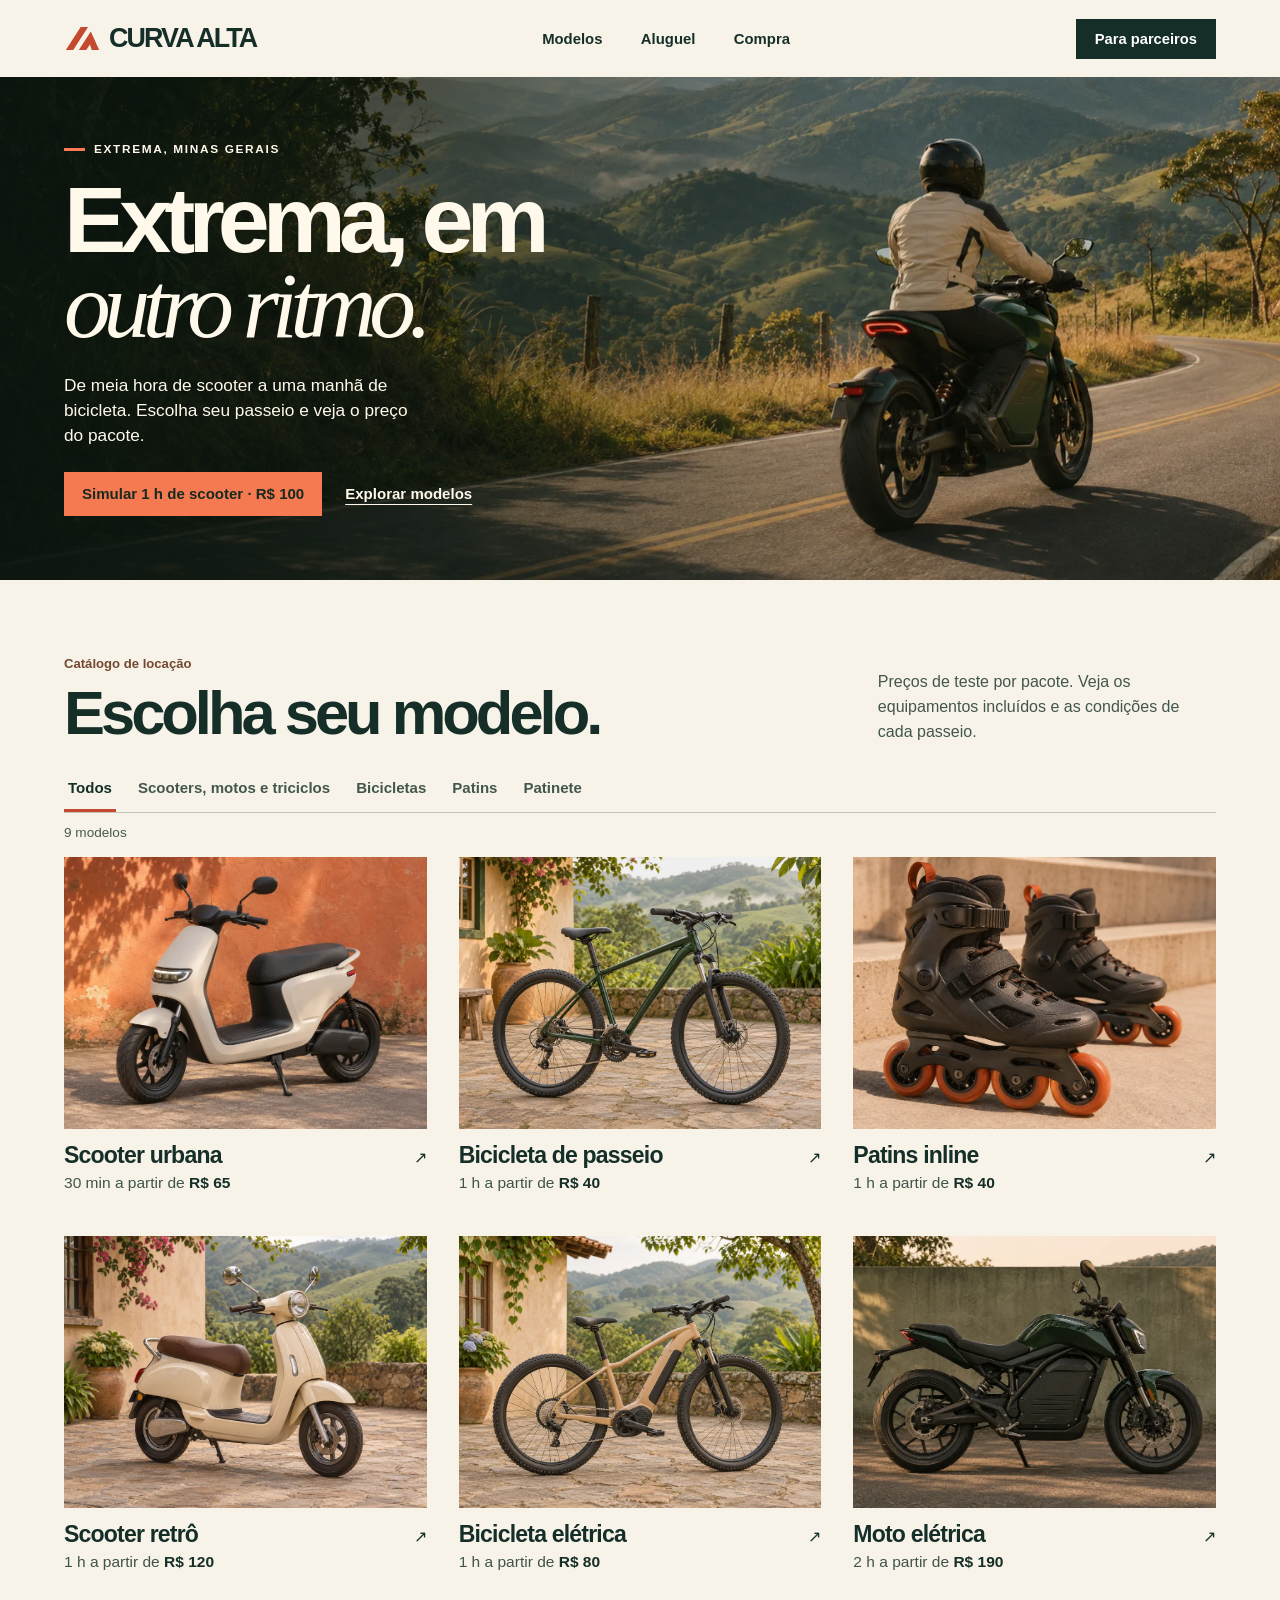
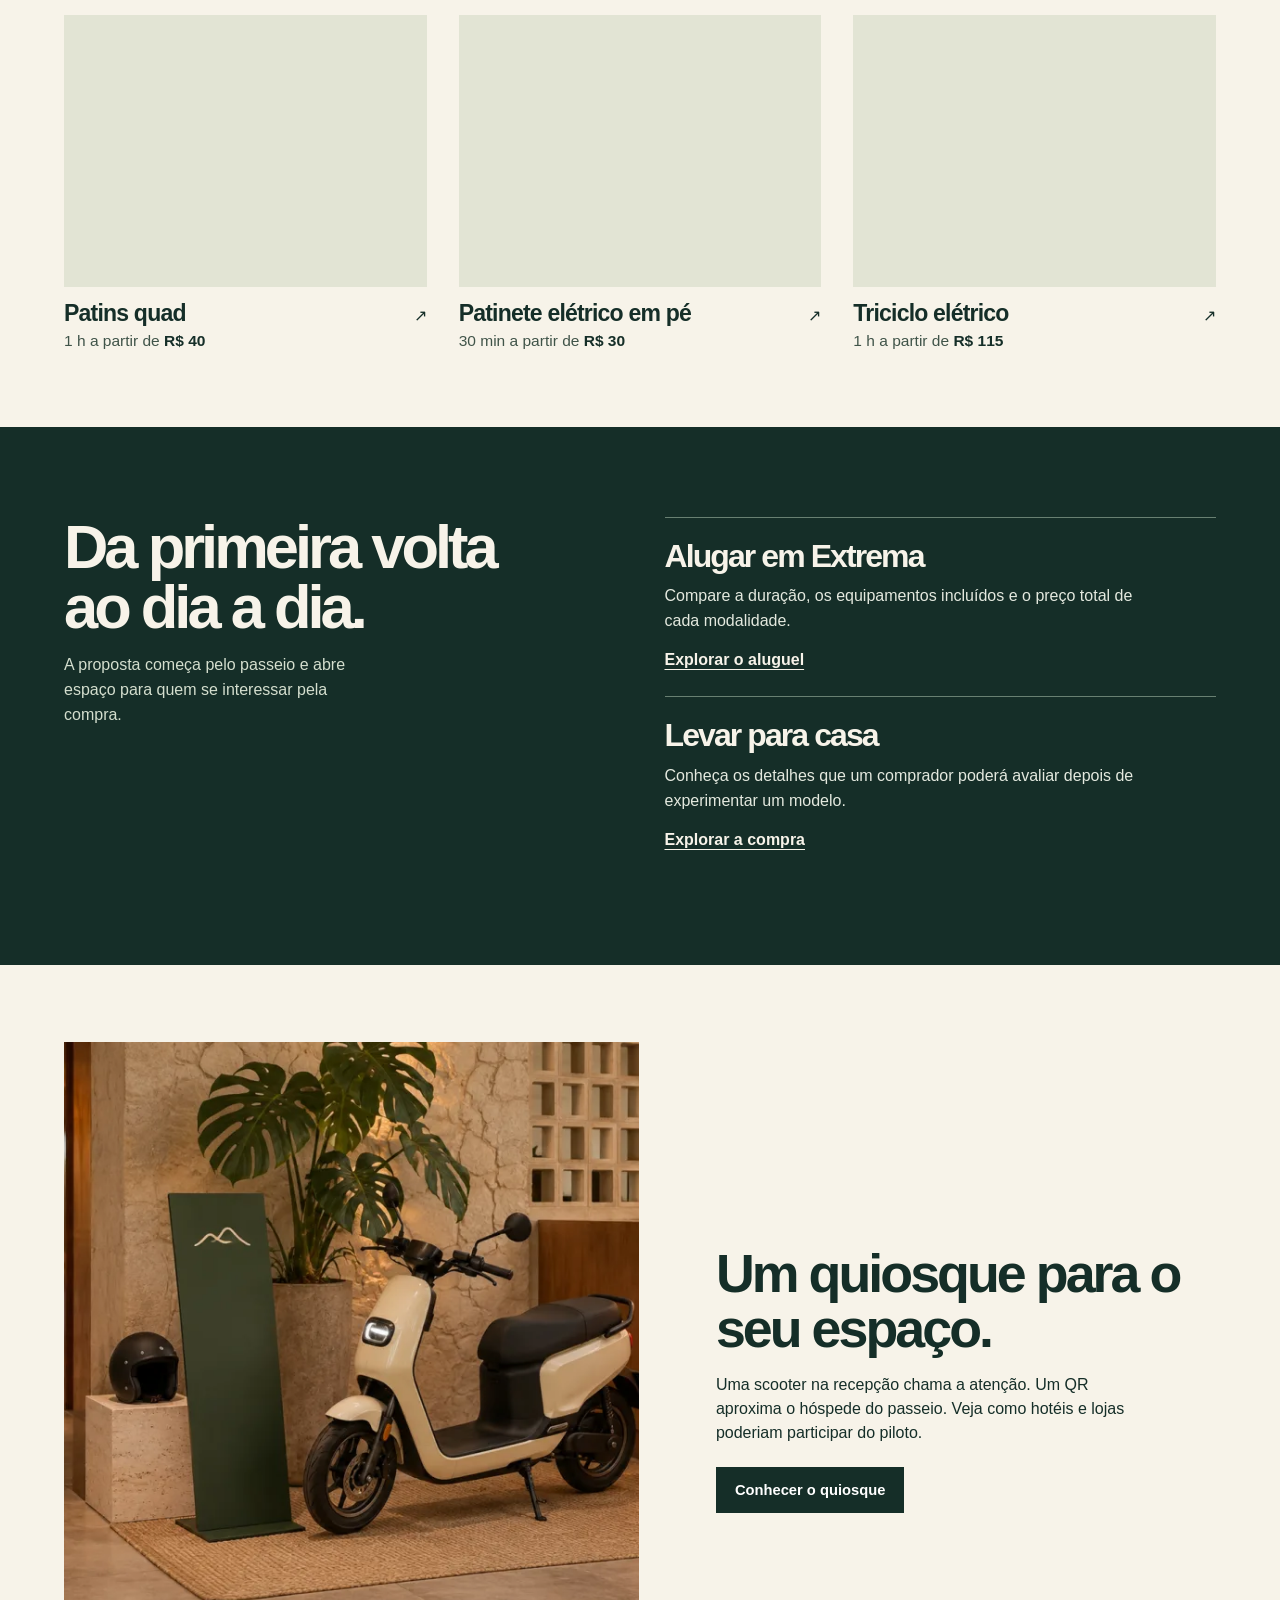
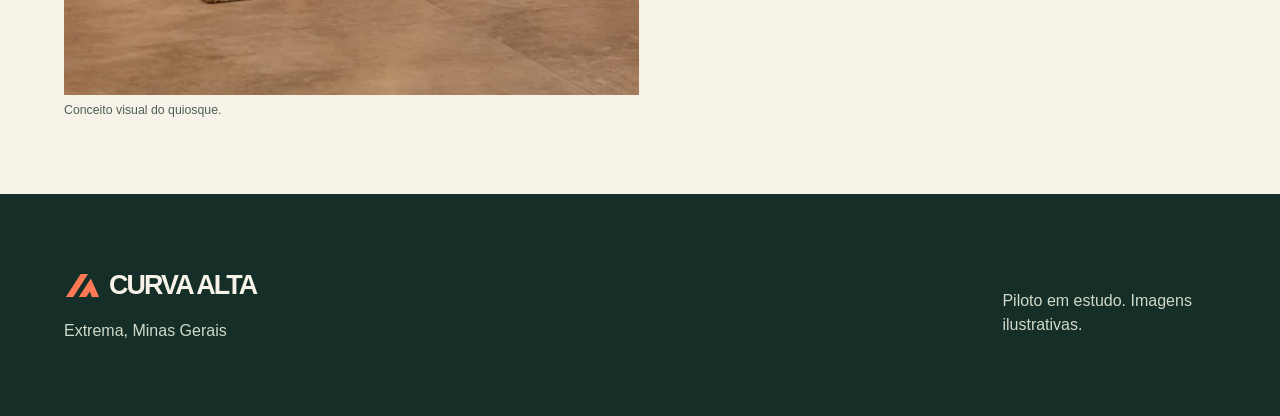
==== commit a8921951: "WIP: Refina a escolha e a simulação dos passeios da Curva Alta" ====
--- a/index.html
+++ b/index.html
@@ -1,12 +1,7 @@
-<!doctype html><html lang="pt-BR"><head><meta charset="utf-8"><meta name="viewport" content="width=device-width,initial-scale=1"><meta name="theme-color" content="#152e28"><meta name="robots" content="noindex,nofollow"><meta name="referrer" content="no-referrer"><meta http-equiv="Content-Security-Policy" content="default-src 'self'; img-src 'self'; style-src 'self'; script-src 'self'; connect-src 'none'; form-action 'none'; base-uri 'none'; object-src 'none'"><title>Extrema, em outro ritmo · Curva Alta</title><meta name="description" content="Conheça a proposta da Curva Alta para passeios, mobilidade elétrica e quiosques parceiros em Extrema, Minas Gerais."><meta property="og:title" content="Extrema, em outro ritmo · Curva Alta"><meta property="og:description" content="Conheça a proposta da Curva Alta para passeios, mobilidade elétrica e quiosques parceiros em Extrema, Minas Gerais."><meta property="og:image" content="https://jowpurcinelli.github.io/curva-alta/assets/serra.webp"><link rel="stylesheet" href="assets/store.css"><link rel="stylesheet" href="assets/showroom.css"><link rel="stylesheet" href="assets/kiosk.css"><link rel="stylesheet" href="assets/demo.css"><link rel="stylesheet" href="assets/rental.css"></head><body><a class="ca-skip" href="#principal">Pular para o conteúdo</a><header class="ca-header"><div class="ca-wrap ca-bar"><a class="ca-mark" href="./" aria-label="Curva Alta, início"><svg class="ca-sign" width="37" height="32" viewBox="0 0 40 34" fill="none" aria-hidden="true" focusable="false"><path d="M2 29 18 4h8L10 29H2Zm14 0L29 9l9 20h-8l-2-6-4 6h-8Z" fill="currentColor"/></svg>
+<!doctype html><html lang="pt-BR"><head><meta charset="utf-8"><meta name="viewport" content="width=device-width,initial-scale=1"><meta name="theme-color" content="#152e28"><meta name="robots" content="noindex,nofollow"><meta name="referrer" content="no-referrer"><meta http-equiv="Content-Security-Policy" content="default-src 'self'; img-src 'self'; style-src 'self'; script-src 'self'; connect-src 'none'; form-action 'none'; base-uri 'none'; object-src 'none'"><title>Extrema, em outro ritmo · Curva Alta</title><meta name="description" content="Conheça a proposta da Curva Alta para passeios, mobilidade elétrica e quiosques parceiros em Extrema, Minas Gerais."><meta property="og:title" content="Extrema, em outro ritmo · Curva Alta"><meta property="og:description" content="Conheça a proposta da Curva Alta para passeios, mobilidade elétrica e quiosques parceiros em Extrema, Minas Gerais."><meta property="og:image" content="https://jowpurcinelli.github.io/curva-alta/assets/serra.webp"><link rel="stylesheet" href="assets/store.css"><link rel="stylesheet" href="assets/showroom.css"><link rel="stylesheet" href="assets/kiosk.css"><link rel="stylesheet" href="assets/demo.css"><link rel="stylesheet" href="assets/rental.css"><link rel="stylesheet" href="assets/vitrine.css"></head><body><a class="ca-skip" href="#principal">Pular para o conteúdo</a><header class="ca-header"><div class="ca-wrap ca-bar"><a class="ca-mark" href="index.html" aria-label="Curva Alta, início"><svg class="ca-sign" width="37" height="32" viewBox="0 0 40 34" fill="none" aria-hidden="true" focusable="false"><path d="M2 29 18 4h8L10 29H2Zm14 0L29 9l9 20h-8l-2-6-4 6h-8Z" fill="currentColor"/></svg>
 <span class="ca-word">CURVA ALTA</span>
-</a><nav class="ca-nav" aria-label="Navegação principal"><a href="./#modelos">Modelos</a><a href="aluguel.html">Aluguel</a><a href="compra.html">Compra</a></nav><a class="ca-header-cta" href="quiosque.html">O quiosque</a><details class="ca-menu"><summary aria-label="Abrir menu"><span></span><span></span></summary><nav aria-label="Menu para celular"><a href="./#modelos">Modelos</a><a href="aluguel.html">Aluguel</a><a href="compra.html">Compra</a><a href="quiosque.html">O quiosque</a></nav></details></div></header><main id="principal"><section class="ca-hero"><img class="ca-hero-photo" src="assets/serra.webp" width="1671" height="940" alt="Piloto em uma estrada entre montanhas, imagem ilustrativa." fetchpriority="high"><div class="ca-hero-shade"></div><div class="ca-wrap ca-hero-inner"><div class="ca-hero-copy"><p class="ca-locale"><span></span>Extrema, Minas Gerais</p><h1>Extrema, em <em>outro ritmo.</em></h1><p class="ca-hero-lead">Scooters, bicicletas, patins e outros modelos para conhecer Extrema. Compare os aluguéis propostos para o piloto.</p><div class="ca-hero-actions"><a class="ca-explore" href="aluguel.html#simulador">Simular aluguel</a><a class="ca-hero-link" href="#modelos">Explorar modelos</a></div></div></div></section>
-<section class="ca-fleet" id="modelos"><div class="ca-wrap"><div class="ca-fleet-head"><h2>Escolha seu modelo.</h2><p>Conheça as propostas para 9 modelos. As imagens ilustram as categorias.</p></div><div class="ca-fleet-grid"><article class="ca-card"><a class="ca-card-link" href="scooter.html"><div class="ca-card-photo"><img src="assets/scooter.webp" alt="Scooter elétrica, ilustração da categoria" width="870" height="653" loading="lazy"></div><div class="ca-card-title"><h3>Scooter elétrica</h3><span aria-hidden="true">↗</span></div></a><p>Para quem prefere pilotar sentado e conhecer a cidade com calma.</p></article><article class="ca-card"><a class="ca-card-link" href="moto.html"><div class="ca-card-photo"><img src="assets/moto.webp" alt="Moto elétrica, ilustração da categoria" width="870" height="653" loading="lazy"></div><div class="ca-card-title"><h3>Moto elétrica</h3><span aria-hidden="true">↗</span></div></a><p>Para quem já pilota e quer experimentar uma moto elétrica na região.</p></article><article class="ca-card"><a class="ca-card-link" href="patins.html"><div class="ca-card-photo"><img src="assets/patins.webp" alt="Patins inline, ilustração da categoria" width="870" height="653" loading="lazy"></div><div class="ca-card-title"><h3>Patins inline</h3><span aria-hidden="true">↗</span></div></a><p>Para passeios curtos em áreas planas e com piso regular.</p></article></div><div class="rent-more"><h3>Todos os modelos</h3><div class="rent-model-menu"><section><h4>Scooters</h4><ul class="rent-names"><li><a class="" href="scooter.html">Scooter urbana</a></li><li><a class="" href="retro.html">Scooter retrô</a></li></ul></section><section><h4>Motos</h4><ul class="rent-names"><li><a class="" href="moto.html">Moto elétrica</a></li></ul></section><section><h4>Bicicletas</h4><ul class="rent-names"><li><a class="" href="bike.html">Bicicleta de passeio</a></li><li><a class="" href="ebike.html">Bicicleta elétrica</a></li></ul></section><section><h4>Triciclos</h4><ul class="rent-names"><li><a class="" href="triciclo.html">Triciclo elétrico</a></li></ul></section><section><h4>Patins</h4><ul class="rent-names"><li><a class="" href="patins.html">Patins inline</a></li><li><a class="" href="quad.html">Patins quad</a></li></ul></section><section><h4>Patinetes</h4><ul class="rent-names"><li><a class="" href="patinete.html">Patinete elétrico em pé</a></li></ul></section></div></div></div></section>
-<section class="rent-launch" aria-labelledby="home-rent-title"><div class="ca-wrap rent-launch-block">
-<div><h2 id="home-rent-title">Quanto fica o passeio?</h2><p>Compare 26 opções de aluguel. Veja o total para uma pessoa, uma dupla ou várias visitas, com preços de teste em reais.</p>
-<div class="rent-actions"><a class="ca-action" href="aluguel.html#simulador">Simular meu aluguel</a></div></div>
-<ul class="rent-launch-list" aria-label="Exemplos de preços de teste"><li><a href="aluguel.html?modelo=scooter&amp;plano=scooter-60#simulador"><strong>Scooter urbana · Passeio de uma hora</strong><small>R$ 100 ↗</small></a></li><li><a href="aluguel.html?modelo=scooter&amp;plano=scooter-dupla#simulador"><strong>Scooter urbana · Passeio a dois</strong><small>R$ 185 ↗</small></a></li><li><a href="aluguel.html?modelo=bike&amp;plano=bike-guiado#simulador"><strong>Bicicleta de passeio · Pedal guiado para dois</strong><small>R$ 280 ↗</small></a></li><li><a href="aluguel.html?modelo=quad&amp;plano=quad-passe#simulador"><strong>Patins quad · Passe de quatro visitas</strong><small>R$ 135 ↗</small></a></li></ul></div></section>
-<section class="ca-guide"><div class="ca-wrap ca-guide-inner"><div class="ca-guide-title"><h2>Da primeira volta ao dia a dia.</h2><p>A proposta começa pelo passeio e abre espaço para quem se interessar pela compra.</p></div><div class="ca-guide-options"><article><h3>Alugar em Extrema</h3><p>Compare a duração, os equipamentos incluídos e o preço total de cada modalidade.</p><a href="aluguel.html">Explorar o aluguel</a></article><article><h3>Levar para casa</h3><p>Conheça os detalhes que um comprador poderá avaliar depois de experimentar um modelo.</p><a href="compra.html">Explorar a compra</a></article></div></div></section>
-<section class="ca-kiosk"><div class="ca-wrap ca-kiosk-block"><figure><img src="assets/quiosque.webp" alt="Estudo ilustrativo de quiosque com uma scooter na recepção" width="870" height="653" loading="lazy"><figcaption>Conceito visual do quiosque.</figcaption></figure><div><h2>Um quiosque para o seu espaço.</h2><p>Uma scooter na recepção chama a atenção. Um QR aproxima o hóspede do passeio. Veja como hotéis e lojas poderiam participar do piloto.</p><a class="ca-action" href="quiosque.html">Conhecer o quiosque</a></div></div></section></main><footer class="ca-footer"><div class="ca-wrap ca-footer-inner"><div><a class="ca-mark" href="./" aria-label="Curva Alta, início"><svg class="ca-sign" width="37" height="32" viewBox="0 0 40 34" fill="none" aria-hidden="true" focusable="false"><path d="M2 29 18 4h8L10 29H2Zm14 0L29 9l9 20h-8l-2-6-4 6h-8Z" fill="currentColor"/></svg>
+</a><nav class="ca-nav" aria-label="Navegação principal"><a href="index.html#modelos">Modelos</a><a href="aluguel.html">Aluguel</a><a href="compra.html">Compra</a></nav><a class="ca-header-cta" href="quiosque.html">Para parceiros</a><details class="ca-menu"><summary aria-label="Abrir menu"><span></span><span></span></summary><nav aria-label="Menu para celular"><a href="index.html#modelos">Modelos</a><a href="aluguel.html">Aluguel</a><a href="compra.html">Compra</a><a href="quiosque.html">Para parceiros</a></nav></details></div></header><main id="principal"><section class="ca-hero"><img class="ca-hero-photo" src="assets/serra.webp" width="1671" height="940" alt="Piloto em uma estrada entre montanhas, imagem ilustrativa." fetchpriority="high"><div class="ca-hero-shade"></div><div class="ca-wrap ca-hero-inner"><div class="ca-hero-copy"><p class="ca-locale"><span></span>Extrema, Minas Gerais</p><h1>Extrema, em <em>outro ritmo.</em></h1><p class="ca-hero-lead">De meia hora de scooter a uma manhã de bicicleta. Escolha seu passeio e veja o preço do pacote.</p><div class="ca-hero-actions"><a class="ca-explore" href="aluguel.html?modelo=scooter&amp;plano=scooter-60#simulador">Simular 1 h de scooter · R$ 100</a><a class="ca-hero-link" href="#modelos">Explorar modelos</a></div></div></div></section>
+<section class="ca-showroom" id="modelos"><div class="ca-wrap"><div class="ca-show-head"><div><p class="ca-caption">Catálogo de locação</p><h2>Escolha seu modelo.</h2></div><p>Preços de teste por pacote. Veja os equipamentos incluídos e as condições de cada passeio.</p></div><div class="ca-filter" role="group" aria-label="Filtrar modelos por categoria" hidden><button type="button" data-fleet-pick="todos" aria-pressed="true">Todos</button><button type="button" data-fleet-pick="motorizados" aria-pressed="false">Scooters, motos e triciclos</button><button type="button" data-fleet-pick="pedal" aria-pressed="false">Bicicletas</button><button type="button" data-fleet-pick="patinacao" aria-pressed="false">Patins</button><button type="button" data-fleet-pick="patinete" aria-pressed="false">Patinete</button></div><p class="ca-filter-count" data-fleet-count role="status" aria-live="polite"></p><div class="ca-show-grid"><article data-fleet="motorizados" class="ca-show-card"><a href="scooter.html"><div class="ca-show-photo"><img src="assets/scooter.webp" width="840" height="630" alt="" loading="lazy" decoding="async"></div><div class="ca-show-price"><h3>Scooter urbana</h3><span aria-hidden="true">↗</span></div><p>30 min a partir de <strong>R$ 65</strong></p></a></article><article data-fleet="pedal" class="ca-show-card"><a href="bike.html"><div class="ca-show-photo"><img src="assets/bike.webp" width="840" height="630" alt="" loading="lazy" decoding="async"></div><div class="ca-show-price"><h3>Bicicleta de passeio</h3><span aria-hidden="true">↗</span></div><p>1 h a partir de <strong>R$ 40</strong></p></a></article><article data-fleet="patinacao" class="ca-show-card"><a href="patins.html"><div class="ca-show-photo"><img src="assets/patins.webp" width="840" height="630" alt="" loading="lazy" decoding="async"></div><div class="ca-show-price"><h3>Patins inline</h3><span aria-hidden="true">↗</span></div><p>1 h a partir de <strong>R$ 40</strong></p></a></article><article data-fleet="motorizados" class="ca-show-card"><a href="retro.html"><div class="ca-show-photo"><img src="assets/retro.webp" width="840" height="630" alt="" loading="lazy" decoding="async"></div><div class="ca-show-price"><h3>Scooter retrô</h3><span aria-hidden="true">↗</span></div><p>1 h a partir de <strong>R$ 120</strong></p></a></article><article data-fleet="pedal" class="ca-show-card"><a href="ebike.html"><div class="ca-show-photo"><img src="assets/ebike.webp" width="840" height="630" alt="" loading="lazy" decoding="async"></div><div class="ca-show-price"><h3>Bicicleta elétrica</h3><span aria-hidden="true">↗</span></div><p>1 h a partir de <strong>R$ 80</strong></p></a></article><article data-fleet="motorizados" class="ca-show-card"><a href="moto.html"><div class="ca-show-photo"><img src="assets/moto.webp" width="840" height="630" alt="" loading="lazy" decoding="async"></div><div class="ca-show-price"><h3>Moto elétrica</h3><span aria-hidden="true">↗</span></div><p>2 h a partir de <strong>R$ 190</strong></p></a></article><article data-fleet="patinacao" class="ca-show-card"><a href="quad.html"><div class="ca-show-photo"><img src="assets/quad.webp" width="840" height="630" alt="" loading="lazy" decoding="async"></div><div class="ca-show-price"><h3>Patins quad</h3><span aria-hidden="true">↗</span></div><p>1 h a partir de <strong>R$ 40</strong></p></a></article><article data-fleet="patinete" class="ca-show-card"><a href="patinete.html"><div class="ca-show-photo"><img src="assets/patinete.webp" width="840" height="630" alt="" loading="lazy" decoding="async"></div><div class="ca-show-price"><h3>Patinete elétrico em pé</h3><span aria-hidden="true">↗</span></div><p>30 min a partir de <strong>R$ 30</strong></p></a></article><article data-fleet="motorizados" class="ca-show-card"><a href="triciclo.html"><div class="ca-show-photo"><img src="assets/triciclo.webp" width="840" height="630" alt="" loading="lazy" decoding="async"></div><div class="ca-show-price"><h3>Triciclo elétrico</h3><span aria-hidden="true">↗</span></div><p>1 h a partir de <strong>R$ 115</strong></p></a></article></div></div></section><section class="ca-guide"><div class="ca-wrap ca-guide-inner"><div class="ca-guide-title"><h2>Da primeira volta ao dia a dia.</h2><p>A proposta começa pelo passeio e abre espaço para quem se interessar pela compra.</p></div><div class="ca-guide-options"><article><h3>Alugar em Extrema</h3><p>Compare a duração, os equipamentos incluídos e o preço total de cada modalidade.</p><a href="aluguel.html">Explorar o aluguel</a></article><article><h3>Levar para casa</h3><p>Conheça os detalhes que um comprador poderá avaliar depois de experimentar um modelo.</p><a href="compra.html">Explorar a compra</a></article></div></div></section>
+<section class="ca-kiosk"><div class="ca-wrap ca-kiosk-block"><figure><img src="assets/quiosque.webp" alt="Estudo ilustrativo de quiosque com uma scooter na recepção" width="870" height="653" loading="lazy"><figcaption>Conceito visual do quiosque.</figcaption></figure><div><h2>Um quiosque para o seu espaço.</h2><p>Uma scooter na recepção chama a atenção. Um QR aproxima o hóspede do passeio. Veja como hotéis e lojas poderiam participar do piloto.</p><a class="ca-action" href="quiosque.html">Conhecer o quiosque</a></div></div></section></main><footer class="ca-footer"><div class="ca-wrap ca-footer-inner"><div><a class="ca-mark" href="index.html" aria-label="Curva Alta, início"><svg class="ca-sign" width="37" height="32" viewBox="0 0 40 34" fill="none" aria-hidden="true" focusable="false"><path d="M2 29 18 4h8L10 29H2Zm14 0L29 9l9 20h-8l-2-6-4 6h-8Z" fill="currentColor"/></svg>
 <span class="ca-word">CURVA ALTA</span>
-</a><p>Extrema, Minas Gerais</p></div><p>Apresentação do projeto. Imagens ilustrativas.</p></div></footer><script defer src="assets/demo.js"></script></body></html>+</a><p>Extrema, Minas Gerais</p></div><p>Piloto em estudo. Imagens ilustrativas.</p></div></footer><script defer src="assets/demo.js"></script><script src="assets/vitrine.js" defer></script></body></html>
--- a/assets/vitrine.css
+++ b/assets/vitrine.css
@@ -0,0 +1,56 @@
+.ca-showroom {padding-block:clamp(38px,6vw,84px);background:var(--ca-paper)}
+.ca-show-head,.ca-item-grid,.ca-inquiry-grid {display:grid;grid-template-columns:minmax(0,1.15fr) minmax(0,.85fr);gap:clamp(22px,6vw,88px)}
+.ca-show-head {align-items:end}
+.ca-show-head>p {max-width:38ch;justify-self:end;margin:0;line-height:1.55;color:#42564c}
+.ca-caption {margin:0 0 .65rem;font-size:.82rem;font-weight:650;color:#744830}
+.ca-show-head h2,.ca-inquiry-grid h2 {font:700 clamp(34px,4.8vw,73px)/1.02 var(--ca-display);letter-spacing:-.065em;margin:0}
+.ca-filter {display:flex;gap:9px 18px;flex-wrap:wrap;margin-top:1.5rem;border-bottom:1px solid var(--ca-line)}
+.ca-filter button {font:600 .94rem var(--ca-body);min-height:44px;padding:4px 4px 7px;color:#42564c;border:0;border-bottom:3px solid transparent;background:transparent}
+.ca-filter button[aria-pressed=true] {border-bottom-color:var(--ca-accent);color:var(--ca-ink)}
+.ca-filter-count {min-height:1.2em;font-size:.85rem;color:#465a4e;margin:.7rem 0 1rem}
+.ca-show-grid {display:grid;grid-template-columns:repeat(3,minmax(0,1fr));gap:clamp(22px,3.4vw,50px) clamp(16px,2.5vw,36px)}
+.ca-show-card a {display:block;text-decoration:none}
+.ca-show-photo {aspect-ratio:4/3;background:#e2e4d4;overflow:hidden}
+.ca-show-photo img,.ca-item-grid figure img {width:100%;height:100%;object-fit:cover}
+.ca-show-price {display:flex;justify-content:space-between;align-items:baseline;gap:8px;margin-top:13px}
+.ca-show-price h3 {margin:0;font:650 clamp(1.15rem,1.8vw,1.6rem)/1.19 var(--ca-display);letter-spacing:-.035em}
+.ca-show-card a:hover h3,.ca-show-card a:focus-visible h3 {text-decoration:underline;text-underline-offset:4px}
+.ca-show-card p {margin:5px 0 0;color:#405449;font-size:.97rem}
+.ca-show-card p strong {color:var(--ca-ink)}
+.ca-item-hero {background:#e9e6d9;padding-block:clamp(26px,4vw,62px)}
+.ca-item-grid {align-items:center;grid-template-columns:minmax(0,1fr) minmax(0,1fr)}
+.ca-item-grid figure {margin:0}
+.ca-item-grid figure img {height:auto;aspect-ratio:4/3}
+.ca-item-grid figcaption {font-size:.8rem;color:#495a4f;margin-top:6px}
+.ca-item-copy h1 {font:700 clamp(42px,5.5vw,83px)/.97 var(--ca-display);letter-spacing:-.065em;margin:0;max-width:15ch}
+.ca-item-copy>p:not(.ca-caption) {font-size:clamp(1.04rem,1.7vw,1.26rem);line-height:1.5;max-width:45ch}
+.ca-item-copy>p.ca-item-ref {font-size:.94rem;color:#42564c}
+.ca-item-copy .back {display:inline-flex;align-items:center;min-height:44px;margin-bottom:15px}
+.ca-inquiry-grid {padding-block:clamp(36px,6vw,85px);align-items:start;line-height:1.55}
+.ca-inquiry-grid label {display:block;margin:.9rem 0 .4rem;font-weight:650}
+.ca-inquiry-grid select {width:100%;max-width:30em;min-height:48px;border:1px solid #7f8e81;background:var(--ca-paper);color:var(--ca-ink);padding:8px}
+.ca-inquiry-grid h2 {font-size:clamp(33px,4.1vw,58px)}
+.ca-inquiry-response {border-left:2px solid #a78c67;padding:8px 0 8px clamp(18px,3vw,46px)}
+.ca-inquiry-response h3 {font:500 clamp(23px,2.7vw,39px)/1.15 Georgia,serif;margin:0}
+.ca-inquiry-response ul {padding-left:1.1em}
+.ca-inquiry-response li+li {margin-top:.5em}
+.ca-copy {margin:1.1rem 0 .5rem}
+.ca-copy .ca-action {min-height:44px;cursor:pointer}
+.ca-copy .ca-action:disabled {cursor:default;opacity:.6}
+.ca-copy-feedback {min-height:1.3rem;margin:.3rem 0 0;font-size:.87rem}
+.ca-copy label {display:block;margin:.5rem 0}
+.ca-copy textarea {width:100%;min-height:5rem;color:#153b2d;background:white}
+.rent-aside .ca-action {background:#f6e6c3;color:#19362b}
+.ca-summary-detail {display:inline-flex;align-items:center;min-height:44px;color:white;text-underline-offset:4px}
+@media(max-width:760px) {
+ .ca-show-head,.ca-inquiry-grid {grid-template-columns:1fr;gap:15px}
+ .ca-show-head>p {justify-self:start}
+ .ca-show-grid {grid-template-columns:repeat(2,minmax(0,1fr));gap:25px 13px}
+ .ca-show-price span {display:none}
+ .ca-show-card p {font-size:.9rem}
+ .ca-item-grid {grid-template-columns:1fr;gap:18px}
+ .ca-item-grid figure img {max-height:38vh;object-fit:contain;background:#e9e6d9}
+ .ca-inquiry-response {margin-top:12px}
+ .ca-item-copy .back {margin-bottom:4px}
+ .ca-filter {gap:6px 14px}
+}
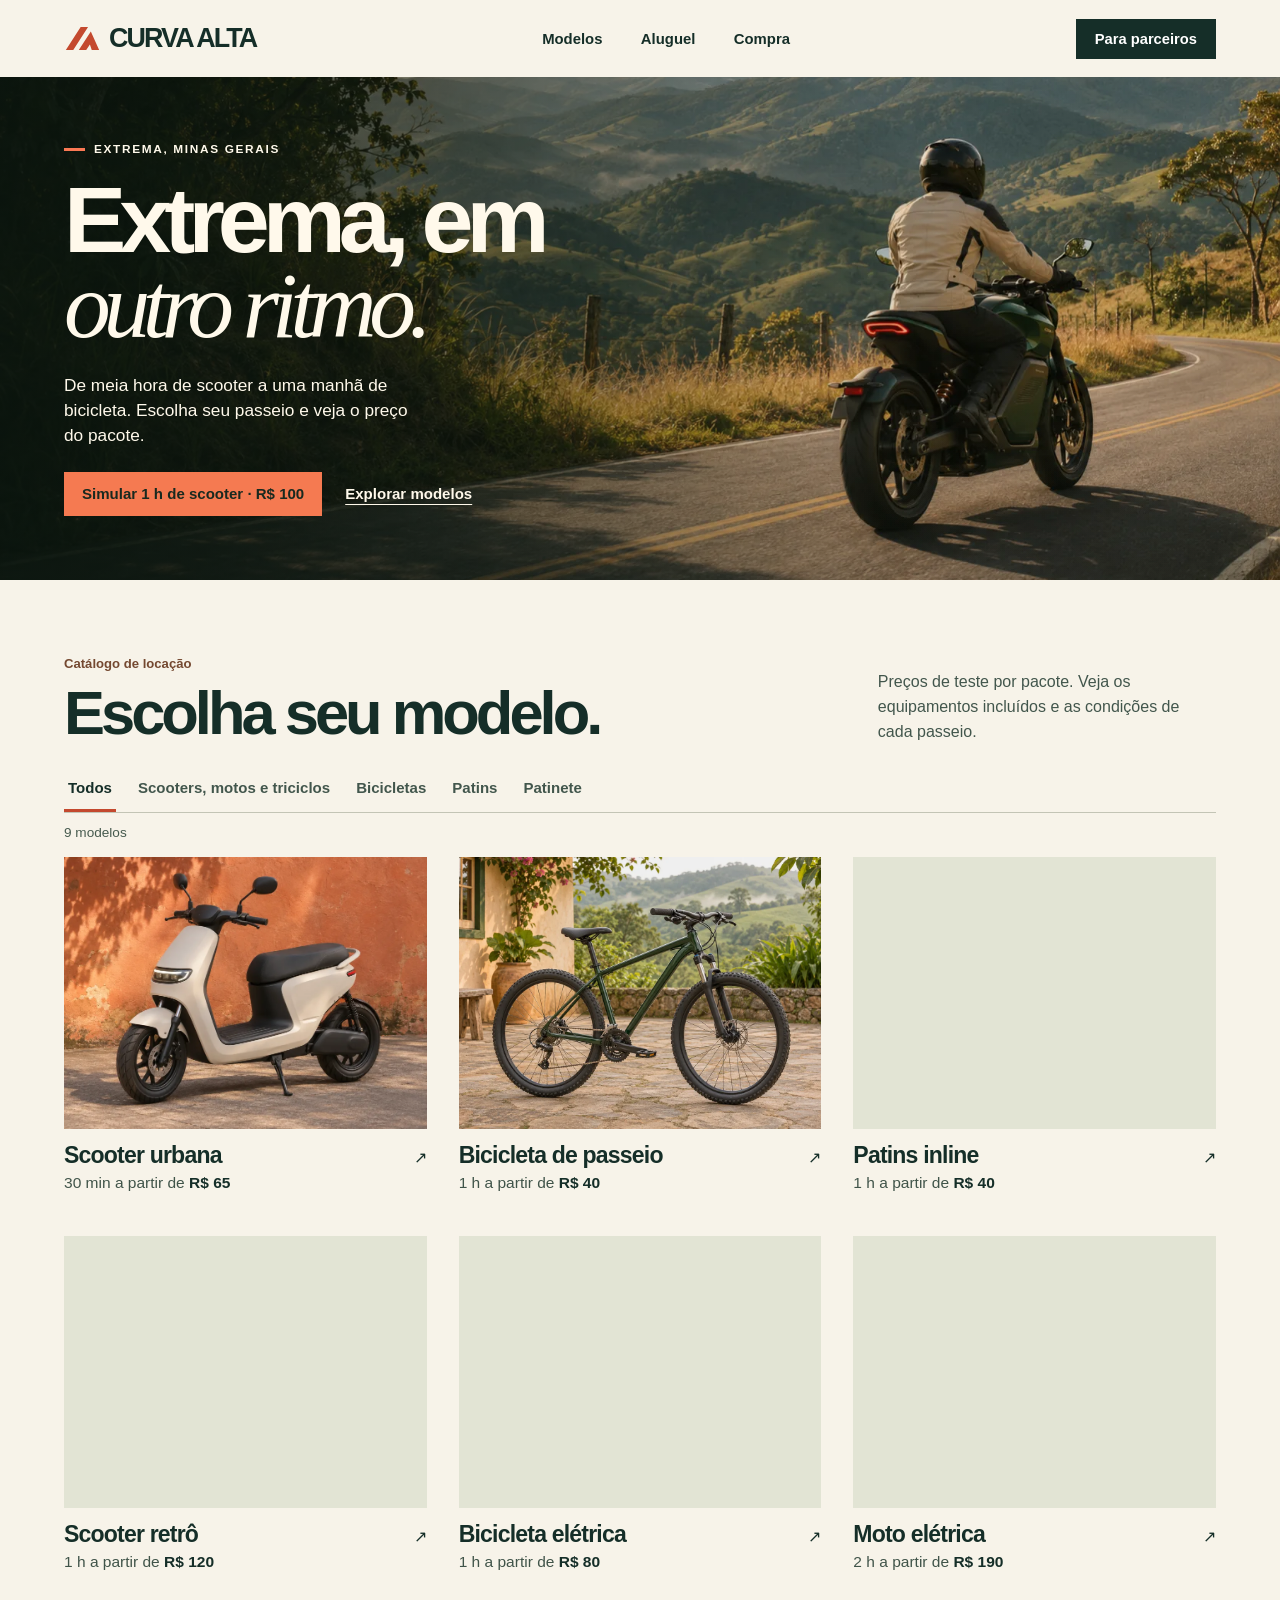
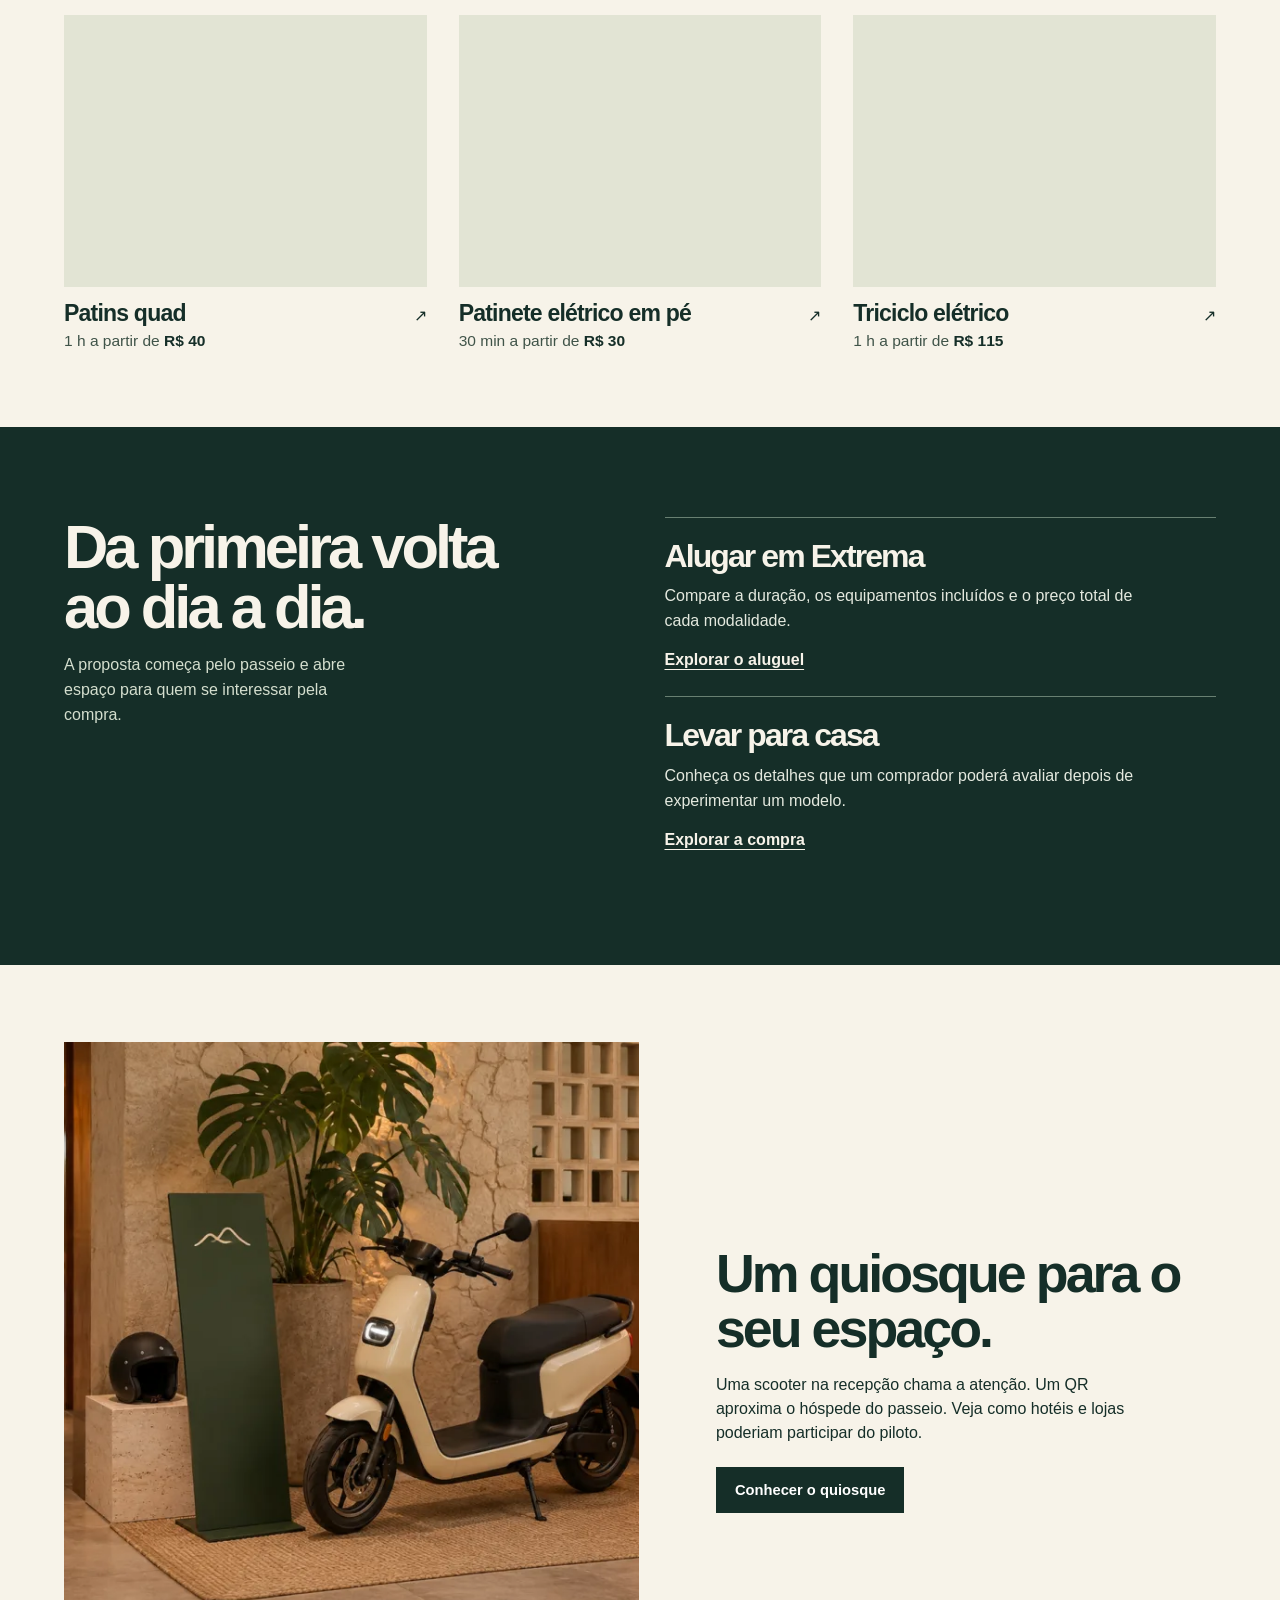
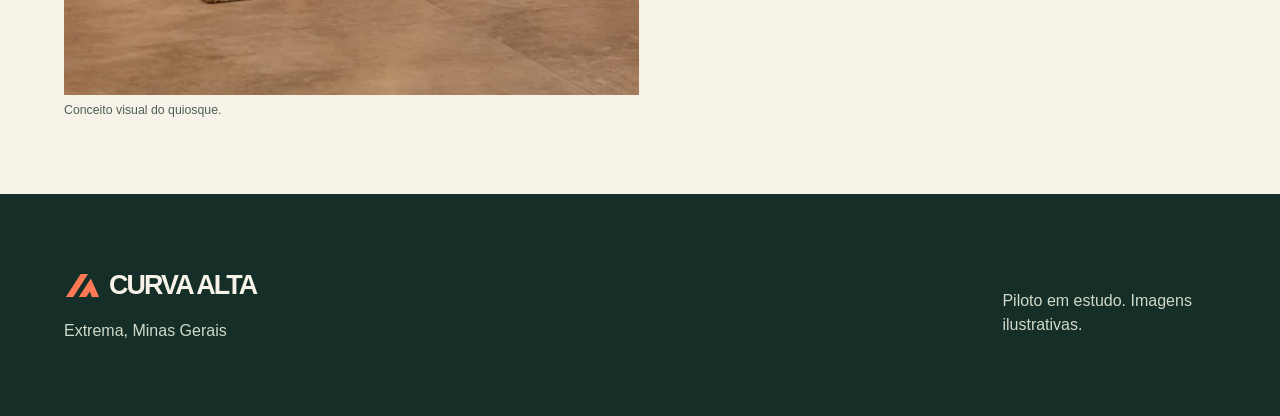
==== commit d95629a4: "WIP: Ajusta a navegação da vitrine em telas de 320 px" ====
--- a/index.html
+++ b/index.html
@@ -1,4 +1,4 @@
-<!doctype html><html lang="pt-BR"><head><meta charset="utf-8"><meta name="viewport" content="width=device-width,initial-scale=1"><meta name="theme-color" content="#152e28"><meta name="robots" content="noindex,nofollow"><meta name="referrer" content="no-referrer"><meta http-equiv="Content-Security-Policy" content="default-src 'self'; img-src 'self'; style-src 'self'; script-src 'self'; connect-src 'none'; form-action 'none'; base-uri 'none'; object-src 'none'"><title>Extrema, em outro ritmo · Curva Alta</title><meta name="description" content="Conheça a proposta da Curva Alta para passeios, mobilidade elétrica e quiosques parceiros em Extrema, Minas Gerais."><meta property="og:title" content="Extrema, em outro ritmo · Curva Alta"><meta property="og:description" content="Conheça a proposta da Curva Alta para passeios, mobilidade elétrica e quiosques parceiros em Extrema, Minas Gerais."><meta property="og:image" content="https://jowpurcinelli.github.io/curva-alta/assets/serra.webp"><link rel="stylesheet" href="assets/store.css"><link rel="stylesheet" href="assets/showroom.css"><link rel="stylesheet" href="assets/kiosk.css"><link rel="stylesheet" href="assets/demo.css"><link rel="stylesheet" href="assets/rental.css"><link rel="stylesheet" href="assets/vitrine.css"></head><body><a class="ca-skip" href="#principal">Pular para o conteúdo</a><header class="ca-header"><div class="ca-wrap ca-bar"><a class="ca-mark" href="index.html" aria-label="Curva Alta, início"><svg class="ca-sign" width="37" height="32" viewBox="0 0 40 34" fill="none" aria-hidden="true" focusable="false"><path d="M2 29 18 4h8L10 29H2Zm14 0L29 9l9 20h-8l-2-6-4 6h-8Z" fill="currentColor"/></svg>
+<!doctype html><html lang="pt-BR"><head><meta charset="utf-8"><meta name="viewport" content="width=device-width,initial-scale=1"><meta name="theme-color" content="#152e28"><meta name="robots" content="noindex,nofollow"><meta name="referrer" content="no-referrer"><meta http-equiv="Content-Security-Policy" content="default-src 'self'; img-src 'self'; style-src 'self'; script-src 'self'; connect-src 'none'; form-action 'none'; base-uri 'none'; object-src 'none'"><title>Extrema, em outro ritmo · Curva Alta</title><meta name="description" content="Conheça a proposta da Curva Alta para passeios, mobilidade elétrica e quiosques parceiros em Extrema, Minas Gerais."><meta property="og:title" content="Extrema, em outro ritmo · Curva Alta"><meta property="og:description" content="Conheça a proposta da Curva Alta para passeios, mobilidade elétrica e quiosques parceiros em Extrema, Minas Gerais."><meta property="og:image" content="https://jowpurcinelli.github.io/curva-alta/assets/serra.webp"><link rel="stylesheet" href="assets/store.css"><link rel="stylesheet" href="assets/showroom.css"><link rel="stylesheet" href="assets/kiosk.css"><link rel="stylesheet" href="assets/demo.css"><link rel="stylesheet" href="assets/rental.css"><link rel="stylesheet" href="assets/vitrine.css?v=2"></head><body><a class="ca-skip" href="#principal">Pular para o conteúdo</a><header class="ca-header"><div class="ca-wrap ca-bar"><a class="ca-mark" href="index.html" aria-label="Curva Alta, início"><svg class="ca-sign" width="37" height="32" viewBox="0 0 40 34" fill="none" aria-hidden="true" focusable="false"><path d="M2 29 18 4h8L10 29H2Zm14 0L29 9l9 20h-8l-2-6-4 6h-8Z" fill="currentColor"/></svg>
 <span class="ca-word">CURVA ALTA</span>
 </a><nav class="ca-nav" aria-label="Navegação principal"><a href="index.html#modelos">Modelos</a><a href="aluguel.html">Aluguel</a><a href="compra.html">Compra</a></nav><a class="ca-header-cta" href="quiosque.html">Para parceiros</a><details class="ca-menu"><summary aria-label="Abrir menu"><span></span><span></span></summary><nav aria-label="Menu para celular"><a href="index.html#modelos">Modelos</a><a href="aluguel.html">Aluguel</a><a href="compra.html">Compra</a><a href="quiosque.html">Para parceiros</a></nav></details></div></header><main id="principal"><section class="ca-hero"><img class="ca-hero-photo" src="assets/serra.webp" width="1671" height="940" alt="Piloto em uma estrada entre montanhas, imagem ilustrativa." fetchpriority="high"><div class="ca-hero-shade"></div><div class="ca-wrap ca-hero-inner"><div class="ca-hero-copy"><p class="ca-locale"><span></span>Extrema, Minas Gerais</p><h1>Extrema, em <em>outro ritmo.</em></h1><p class="ca-hero-lead">De meia hora de scooter a uma manhã de bicicleta. Escolha seu passeio e veja o preço do pacote.</p><div class="ca-hero-actions"><a class="ca-explore" href="aluguel.html?modelo=scooter&amp;plano=scooter-60#simulador">Simular 1 h de scooter · R$ 100</a><a class="ca-hero-link" href="#modelos">Explorar modelos</a></div></div></div></section>
 <section class="ca-showroom" id="modelos"><div class="ca-wrap"><div class="ca-show-head"><div><p class="ca-caption">Catálogo de locação</p><h2>Escolha seu modelo.</h2></div><p>Preços de teste por pacote. Veja os equipamentos incluídos e as condições de cada passeio.</p></div><div class="ca-filter" role="group" aria-label="Filtrar modelos por categoria" hidden><button type="button" data-fleet-pick="todos" aria-pressed="true">Todos</button><button type="button" data-fleet-pick="motorizados" aria-pressed="false">Scooters, motos e triciclos</button><button type="button" data-fleet-pick="pedal" aria-pressed="false">Bicicletas</button><button type="button" data-fleet-pick="patinacao" aria-pressed="false">Patins</button><button type="button" data-fleet-pick="patinete" aria-pressed="false">Patinete</button></div><p class="ca-filter-count" data-fleet-count role="status" aria-live="polite"></p><div class="ca-show-grid"><article data-fleet="motorizados" class="ca-show-card"><a href="scooter.html"><div class="ca-show-photo"><img src="assets/scooter.webp" width="840" height="630" alt="" loading="lazy" decoding="async"></div><div class="ca-show-price"><h3>Scooter urbana</h3><span aria-hidden="true">↗</span></div><p>30 min a partir de <strong>R$ 65</strong></p></a></article><article data-fleet="pedal" class="ca-show-card"><a href="bike.html"><div class="ca-show-photo"><img src="assets/bike.webp" width="840" height="630" alt="" loading="lazy" decoding="async"></div><div class="ca-show-price"><h3>Bicicleta de passeio</h3><span aria-hidden="true">↗</span></div><p>1 h a partir de <strong>R$ 40</strong></p></a></article><article data-fleet="patinacao" class="ca-show-card"><a href="patins.html"><div class="ca-show-photo"><img src="assets/patins.webp" width="840" height="630" alt="" loading="lazy" decoding="async"></div><div class="ca-show-price"><h3>Patins inline</h3><span aria-hidden="true">↗</span></div><p>1 h a partir de <strong>R$ 40</strong></p></a></article><article data-fleet="motorizados" class="ca-show-card"><a href="retro.html"><div class="ca-show-photo"><img src="assets/retro.webp" width="840" height="630" alt="" loading="lazy" decoding="async"></div><div class="ca-show-price"><h3>Scooter retrô</h3><span aria-hidden="true">↗</span></div><p>1 h a partir de <strong>R$ 120</strong></p></a></article><article data-fleet="pedal" class="ca-show-card"><a href="ebike.html"><div class="ca-show-photo"><img src="assets/ebike.webp" width="840" height="630" alt="" loading="lazy" decoding="async"></div><div class="ca-show-price"><h3>Bicicleta elétrica</h3><span aria-hidden="true">↗</span></div><p>1 h a partir de <strong>R$ 80</strong></p></a></article><article data-fleet="motorizados" class="ca-show-card"><a href="moto.html"><div class="ca-show-photo"><img src="assets/moto.webp" width="840" height="630" alt="" loading="lazy" decoding="async"></div><div class="ca-show-price"><h3>Moto elétrica</h3><span aria-hidden="true">↗</span></div><p>2 h a partir de <strong>R$ 190</strong></p></a></article><article data-fleet="patinacao" class="ca-show-card"><a href="quad.html"><div class="ca-show-photo"><img src="assets/quad.webp" width="840" height="630" alt="" loading="lazy" decoding="async"></div><div class="ca-show-price"><h3>Patins quad</h3><span aria-hidden="true">↗</span></div><p>1 h a partir de <strong>R$ 40</strong></p></a></article><article data-fleet="patinete" class="ca-show-card"><a href="patinete.html"><div class="ca-show-photo"><img src="assets/patinete.webp" width="840" height="630" alt="" loading="lazy" decoding="async"></div><div class="ca-show-price"><h3>Patinete elétrico em pé</h3><span aria-hidden="true">↗</span></div><p>30 min a partir de <strong>R$ 30</strong></p></a></article><article data-fleet="motorizados" class="ca-show-card"><a href="triciclo.html"><div class="ca-show-photo"><img src="assets/triciclo.webp" width="840" height="630" alt="" loading="lazy" decoding="async"></div><div class="ca-show-price"><h3>Triciclo elétrico</h3><span aria-hidden="true">↗</span></div><p>1 h a partir de <strong>R$ 115</strong></p></a></article></div></div></section><section class="ca-guide"><div class="ca-wrap ca-guide-inner"><div class="ca-guide-title"><h2>Da primeira volta ao dia a dia.</h2><p>A proposta começa pelo passeio e abre espaço para quem se interessar pela compra.</p></div><div class="ca-guide-options"><article><h3>Alugar em Extrema</h3><p>Compare a duração, os equipamentos incluídos e o preço total de cada modalidade.</p><a href="aluguel.html">Explorar o aluguel</a></article><article><h3>Levar para casa</h3><p>Conheça os detalhes que um comprador poderá avaliar depois de experimentar um modelo.</p><a href="compra.html">Explorar a compra</a></article></div></div></section>
--- a/assets/vitrine.css
+++ b/assets/vitrine.css
@@ -54,3 +54,7 @@
  .ca-item-copy .back {margin-bottom:4px}
  .ca-filter {gap:6px 14px}
 }
+@media (max-width: 340px) {
+  .ca-wrap.ca-bar {padding-inline:12px}
+  .ca-bar .ca-header-cta {padding-inline:7px}
+}
